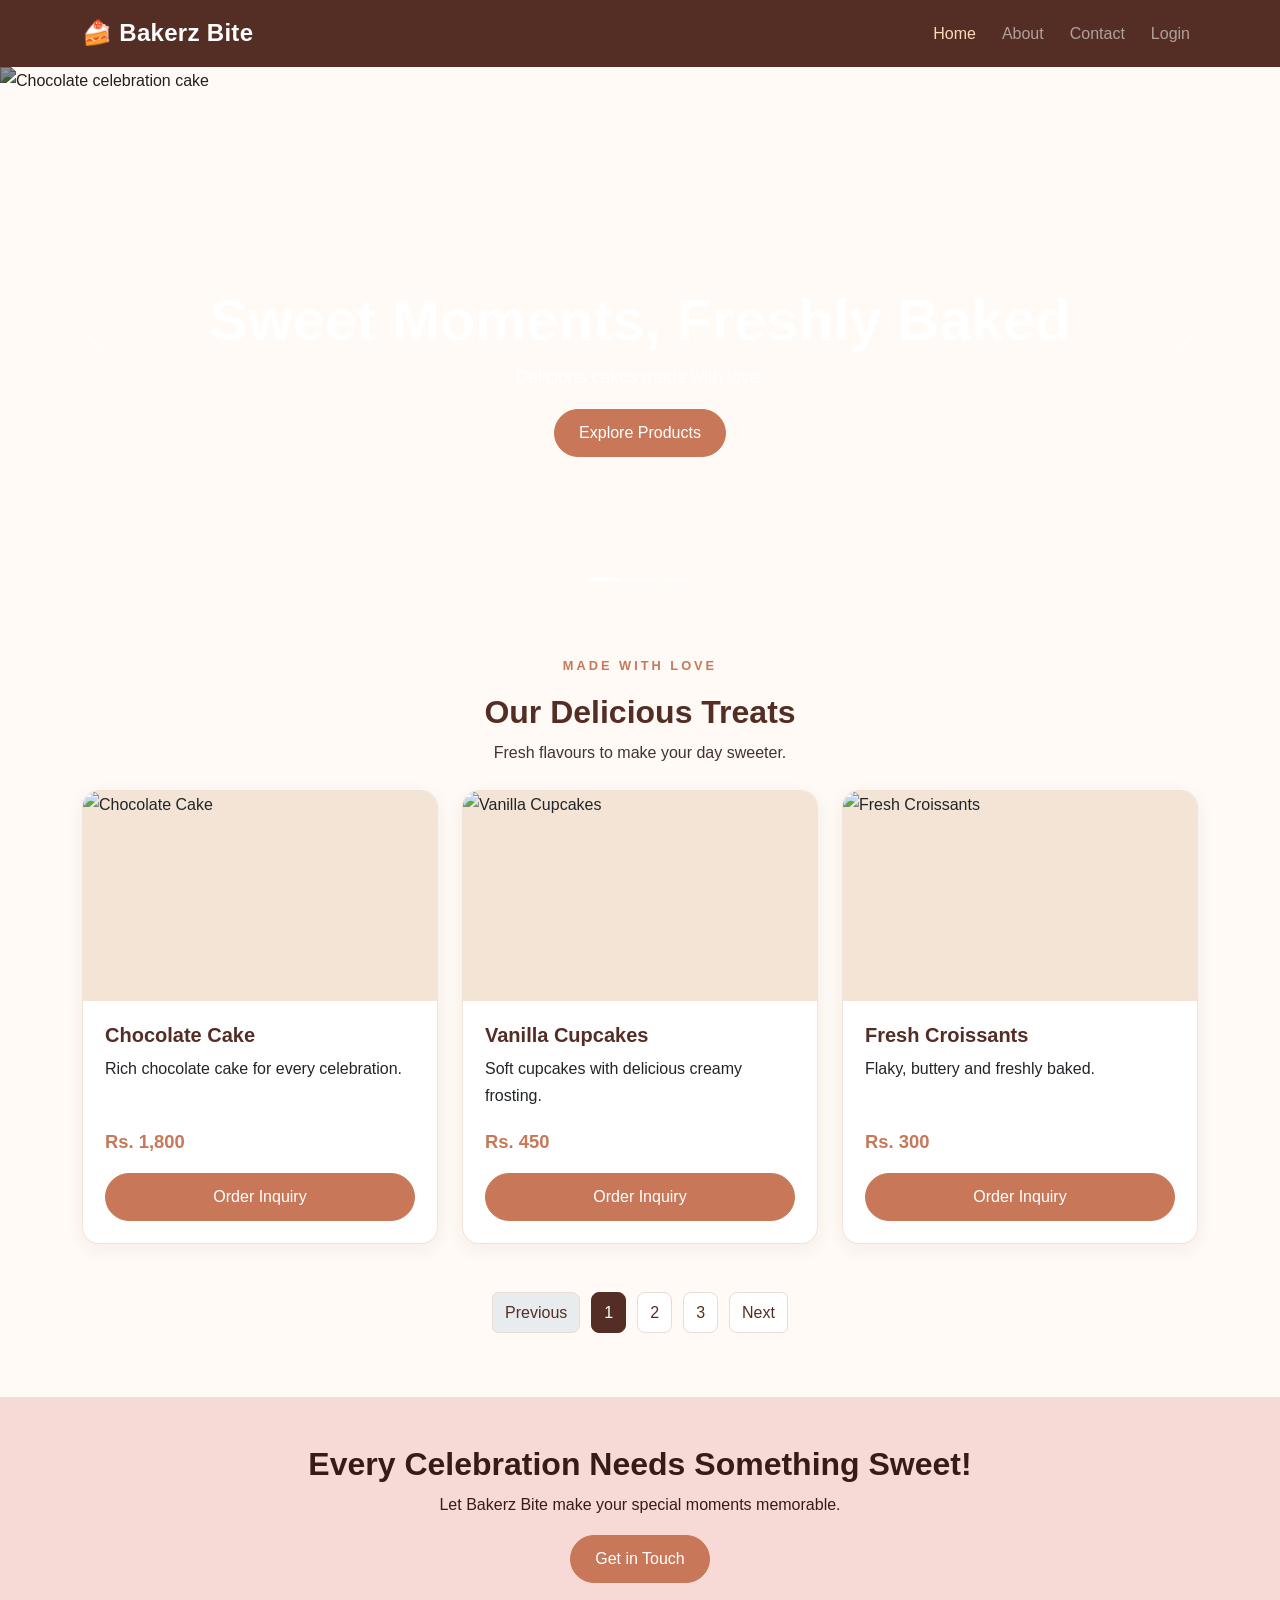
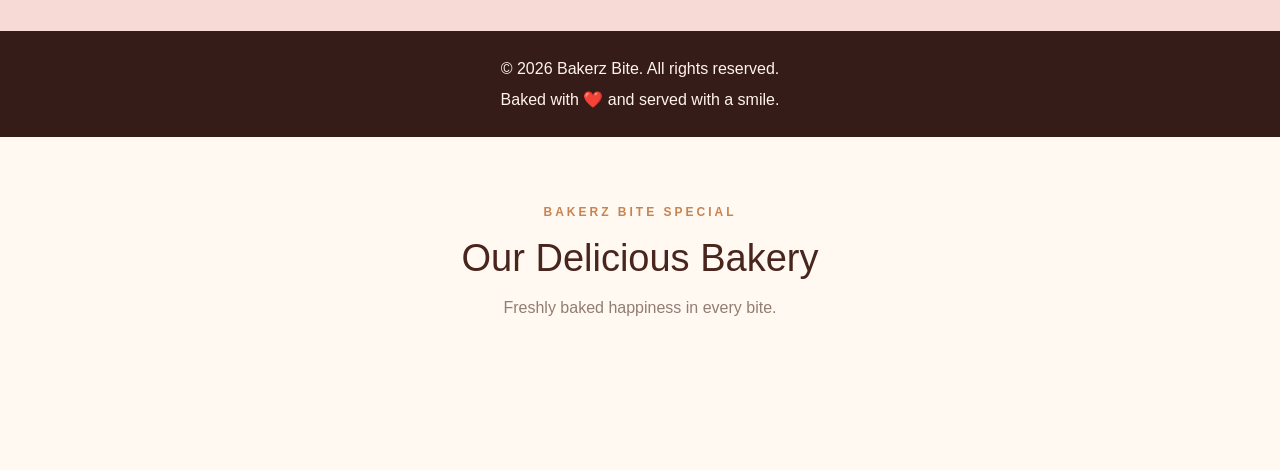
==== index.html @ 4ed03d16 "First website upload" ====
<!DOCTYPE html>
<html lang="en">
<head>
  <meta charset="UTF-8">
  <meta name="viewport" content="width=device-width, initial-scale=1.0">
  <title>Bakerz Bite | Freshly Baked Happiness</title>
  <link href="https://cdn.jsdelivr.net/npm/bootstrap@5.3.3/dist/css/bootstrap.min.css" rel="stylesheet">
  <link rel="stylesheet" href="style.css">
</head>
<body>

<nav class="navbar navbar-expand-lg navbar-dark bakery-nav sticky-top">
  <div class="container">
    <a class="navbar-brand fw-bold" href="index.html">🍰 Bakerz Bite</a>
    <button class="navbar-toggler" type="button" data-bs-toggle="collapse" data-bs-target="#navMenu" aria-label="Toggle navigation">
      <span class="navbar-toggler-icon"></span>
    </button>
    <div class="collapse navbar-collapse" id="navMenu">
      <ul class="navbar-nav ms-auto">
        <li class="nav-item"><a class="nav-link active" href="index.html">Home</a></li>
        <li class="nav-item"><a class="nav-link" href="about.html">About</a></li>
        <li class="nav-item"><a class="nav-link" href="contact.html">Contact</a></li>
        <li class="nav-item"><a class="nav-link" href="login.html">Login</a></li>
      </ul>
    </div>
  </div>
</nav>

<!-- Hero Slider -->
<div id="bakerySlider" class="carousel slide" data-bs-ride="carousel">
  <div class="carousel-indicators">
    <button type="button" data-bs-target="#bakerySlider" data-bs-slide-to="0" class="active" aria-label="Slide 1"></button>
    <button type="button" data-bs-target="#bakerySlider" data-bs-slide-to="1" aria-label="Slide 2"></button>
    <button type="button" data-bs-target="#bakerySlider" data-bs-slide-to="2" aria-label="Slide 3"></button>
  </div>

  <div class="carousel-inner">
    <div class="carousel-item active">
      <img src="https://images.unsplash.com/photo-1578985545062-69928b1d9587?auto=format&fit=crop&w=1600&q=85" class="d-block w-100 slider-img" alt="Chocolate celebration cake">
      <div class="carousel-caption">
        <h1>Sweet Moments, Freshly Baked</h1>
        <p>Delicious cakes made with love.</p>
        <a href="#products" class="btn btn-bakery">Explore Products</a>
      </div>
    </div>
    <div class="carousel-item">
      <img src="https://images.unsplash.com/photo-1486427944299-d1955d23e34d?auto=format&fit=crop&w=1600&q=85" class="d-block w-100 slider-img" alt="Freshly baked cupcakes">
      <div class="carousel-caption">
        <h1>A Little Bite of Happiness</h1>
        <p>Beautiful cupcakes for every occasion.</p>
        <a href="#products" class="btn btn-bakery">Shop Treats</a>
      </div>
    </div>
    <div class="carousel-item">
      <img src="https://images.unsplash.com/photo-1509440159596-0249088772ff?auto=format&fit=crop&w=1600&q=85" class="d-block w-100 slider-img" alt="Fresh bakery bread">
      <div class="carousel-caption">
        <h1>Fresh from Our Oven</h1>
        <p>Discover your new favourite bakery treats.</p>
        <a href="contact.html" class="btn btn-bakery">Contact Us</a>
      </div>
    </div>
  </div>

  <button class="carousel-control-prev" type="button" data-bs-target="#bakerySlider" data-bs-slide="prev" aria-label="Previous slide">
    <span class="carousel-control-prev-icon"></span>
  </button>
  <button class="carousel-control-next" type="button" data-bs-target="#bakerySlider" data-bs-slide="next" aria-label="Next slide">
    <span class="carousel-control-next-icon"></span>
  </button>
</div>

<section class="container py-5" id="products">
  <div class="text-center mb-4">
    <p class="eyebrow">MADE WITH LOVE</p>
    <h2 class="section-title">Our Delicious Treats</h2>
    <p>Fresh flavours to make your day sweeter.</p>
  </div>

  <div class="row g-4" id="productList"></div>
  <nav class="mt-5" aria-label="Product pages">
    <ul class="pagination justify-content-center" id="pagination"></ul>
  </nav>
</section>

<section class="special-section py-5 text-center">
  <div class="container">
    <h2>Every Celebration Needs Something Sweet!</h2>
    <p>Let Bakerz Bite make your special moments memorable.</p>
    <a href="contact.html" class="btn btn-bakery">Get in Touch</a>
  </div>
</section>

<footer class="footer text-center py-4">
  <p class="mb-1">© 2026 Bakerz Bite. All rights reserved.</p>
  <p class="mb-0">Baked with ❤️ and served with a smile.</p>
</footer>


<section class="products-section" id="products">
  <div class="products-heading">
    <span>BAKERZ BITE SPECIAL</span>
    <h2>Our Delicious Bakery</h2>
    <p>Freshly baked happiness in every bite.</p>
  </div>

  <div id="productsGrid" class="products-grid"></div>

  <div class="pagination" id="pagination"></div>

  <p id="pageInfo" class="page-info"></p>
</section>



<script src="https://cdn.jsdelivr.net/npm/bootstrap@5.3.3/dist/js/bootstrap.bundle.min.js"></script>
<script src="app.js"></script>
</body>
</html>
---- style.css ----
:root {
  --brown: #542d25;
  --brown-dark: #351c18;
  --pink: #f7d9d5;
  --cream: #fffaf5;
  --accent: #c87858;
  --text: #43332e;
}

* {
  box-sizing: border-box;
}

body {
  margin: 0;
  font-family: Arial, Helvetica, sans-serif;
  color: var(--text);
  background: var(--cream);
  line-height: 1.7;
}

.bakery-nav {
  background: var(--brown);
}

.navbar-brand {
  font-size: 1.5rem;
  letter-spacing: .3px;
}

.navbar .nav-link {
  margin-left: 10px;
  transition: color .2s;
}

.navbar .nav-link:hover,
.navbar .nav-link.active {
  color: #ffd8b8;
}

.slider-img {
  height: 540px;
  object-fit: cover;
  filter: brightness(.58);
}

.carousel-caption {
  bottom: 24%;
}

.carousel-caption h1 {
  font-size: clamp(2rem, 5vw, 3.6rem);
  font-weight: 800;
}

.carousel-caption p {
  font-size: 1.1rem;
}

.btn-bakery {
  background: var(--accent);
  border: 1px solid var(--accent);
  color: white;
  padding: 11px 24px;
  border-radius: 30px;
  transition: .2s ease;
}

.btn-bakery:hover {
  background: var(--brown);
  border-color: var(--brown);
  color: white;
  transform: translateY(-2px);
}

.section-title {
  color: var(--brown);
  font-weight: 800;
}

.eyebrow {
  color: var(--accent);
  font-weight: 700;
  letter-spacing: 3px;
  font-size: .8rem;
}

.product-card {
  height: 100%;
  background: white;
  border: 0;
  border-radius: 16px;
  overflow: hidden;
  box-shadow: 0 5px 20px #542d2510;
  transition: transform .25s, box-shadow .25s;
}

.product-card:hover {
  transform: translateY(-6px);
  box-shadow: 0 12px 28px #542d2520;
}

.product-img {
  width: 100%;
  height: 225px;
  object-fit: cover;
}

.product-card .card-body {
  padding: 22px;
}

.product-card h5 {
  color: var(--brown);
  font-weight: 700;
}

.product-price {
  color: var(--accent);
  font-size: 1.15rem;
  font-weight: 800;
}

.pagination .page-link {
  color: var(--brown);
  border-color: #eadbd4;
  margin: 0 3px;
  border-radius: 8px;
}

.pagination .active .page-link {
  background: var(--brown);
  border-color: var(--brown);
  color: white;
}

.special-section {
  background: var(--pink);
  color: var(--brown-dark);
}

.special-section h2 {
  font-weight: 800;
}

.page-banner {
  background: var(--pink);
  padding: 65px 15px;
  color: var(--brown);
}

.page-banner h1 {
  font-size: clamp(2rem, 5vw, 3rem);
  font-weight: 800;
}

.form-card,
.login-card {
  background: white;
  border-radius: 18px;
  padding: 32px;
  box-shadow: 0 8px 35px #542d2512;
}

.form-control {
  padding: 12px 14px;
  border-color: #e4d5cf;
}

.form-control:focus {
  border-color: var(--accent);
  box-shadow: 0 0 0 .2rem #c8785825;
}

.contact-detail {
  padding: 15px 0;
  border-bottom: 1px solid #eadbd4;
}

.contact-detail h5 {
  color: var(--brown);
  font-weight: 700;
}

.login-section {
  min-height: 75vh;
  display: flex;
  align-items: center;
  padding: 55px 0;
  background: linear-gradient(135deg, #fffaf5, #f7d9d5);
}

.login-card {
  max-width: 460px;
  width: 100%;
}

.login-icon {
  font-size: 3rem;
}

.footer {
  background: var(--brown-dark);
  color: #fff3ec;
}

a {
  color: var(--accent);
}

@media (max-width: 767px) {
  .slider-img {
    height: 390px;
  }

  .carousel-caption {
    bottom: 16%;
  }

  .carousel-caption p {
    font-size: .95rem;
  }

  .carousel-caption h1 {
    font-size: 2rem;
  }

  .product-img {
    height: 210px;
  }

  .form-card,
  .login-card {
    padding: 23px;
  }
}

@media (max-width: 400px) {
  .carousel-caption h1 {
    font-size: 1.6rem;
  }

  .slider-img {
    height: 340px;
  }
}
 
.products-section {
  padding: 60px 5%;
  background: #fff9f2;
  font-family: Arial, sans-serif;
}

.products-heading {
  text-align: center;
  margin-bottom: 35px;
}

.products-heading span {
  color: #c78352;
  letter-spacing: 3px;
  font-size: 12px;
  font-weight: bold;
}

.products-heading h2 {
  font-size: 38px;
  color: #48251d;
  margin: 12px 0;
}

.products-heading p {
  color: #927d72;
}

.products-grid {
  display: grid;
  grid-template-columns: repeat(4, minmax(0, 1fr));
  gap: 22px;
  max-width: 1250px;
  margin: auto;
}

.product-card {
  background: white;
  border-radius: 17px;
  overflow: hidden;
  border: 1px solid #f0e3d7;
  box-shadow: 0 5px 18px #48251d10;
  transition: .3s;
  animation: fadeIn .35s ease;
}

.product-card:hover {
  transform: translateY(-6px);
  box-shadow: 0 12px 25px #48251d20;
}

.product-card img {
  width: 100%;
  height: 210px;
  object-fit: cover;
  display: block;
  background: #f4e4d5;
}

.product-details {
  padding: 16px;
}

.product-details .category {
  color: #bd7950;
  font-size: 11px;
  text-transform: uppercase;
  letter-spacing: 1px;
}

.product-details h3 {
  margin: 9px 0;
  color: #48251d;
  font-size: 17px;
}

.product-details p {
  font-size: 12px;
  color: #8c7b71;
  line-height: 1.6;
  min-height: 38px;
}

.product-bottom {
  display: flex;
  justify-content: space-between;
  align-items: center;
  gap: 8px;
  margin-top: 16px;
}

.price {
  color: #48251d;
  font-weight: bold;
}

.add-btn {
  background: #48251d;
  color: white;
  border: 0;
  padding: 10px 13px;
  border-radius: 8px;
  cursor: pointer;
}

.add-btn:hover {
  background: #c78352;
}

.pagination {
  display: flex;
  justify-content: center;
  align-items: center;
  flex-wrap: wrap;
  gap: 9px;
  margin-top: 38px;
}

.page-btn {
  min-width: 42px;
  height: 42px;
  padding: 0 12px;
  border: 1px solid #e4d4c7;
  background: white;
  color: #48251d;
  border-radius: 9px;
  cursor: pointer;
  font-weight: bold;
}

.page-btn:hover:not(:disabled),
.page-btn.active {
  background: #48251d;
  color: white;
}

.page-btn:disabled {
  opacity: .35;
  cursor: not-allowed;
}

.page-info {
  text-align: center;
  margin-top: 16px;
  color: #927d72;
  font-size: 12px;
}

@keyframes fadeIn {
  from { opacity: 0; transform: translateY(10px); }
  to { opacity: 1; transform: translateY(0); }
}

@media(max-width: 900px) {
  .products-grid {
    grid-template-columns: repeat(2, minmax(0, 1fr));
  }
}

@media(max-width: 480px) {
  .products-section { padding: 35px 12px; }
  .products-heading h2 { font-size: 28px; }
  .products-grid { gap: 12px; }
  .product-card img { height: 145px; }
  .product-details { padding: 11px; }
  .product-details h3 { font-size: 14px; }
  .product-details p { font-size: 11px; }
  .product-bottom { flex-wrap: wrap; }
  .price { font-size: 13px; }
  .add-btn { padding: 8px; font-size: 11px; }
}
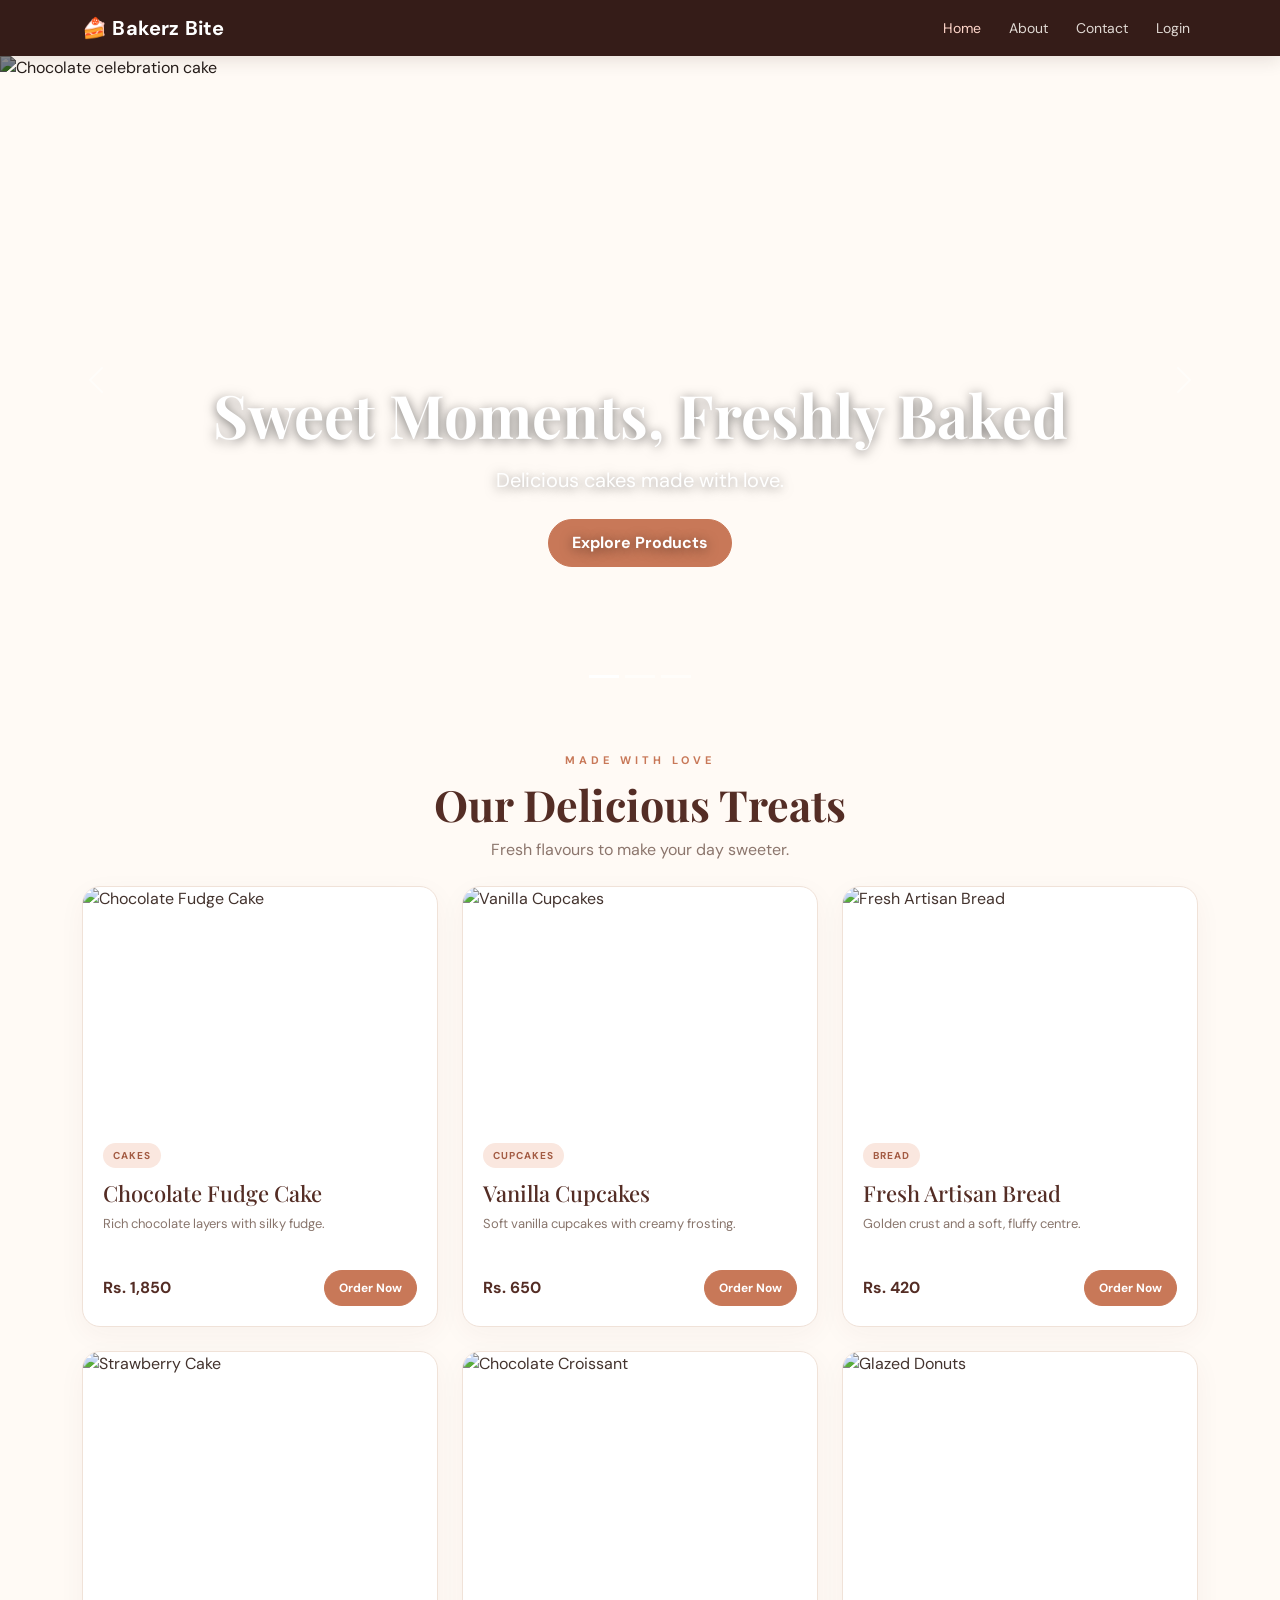
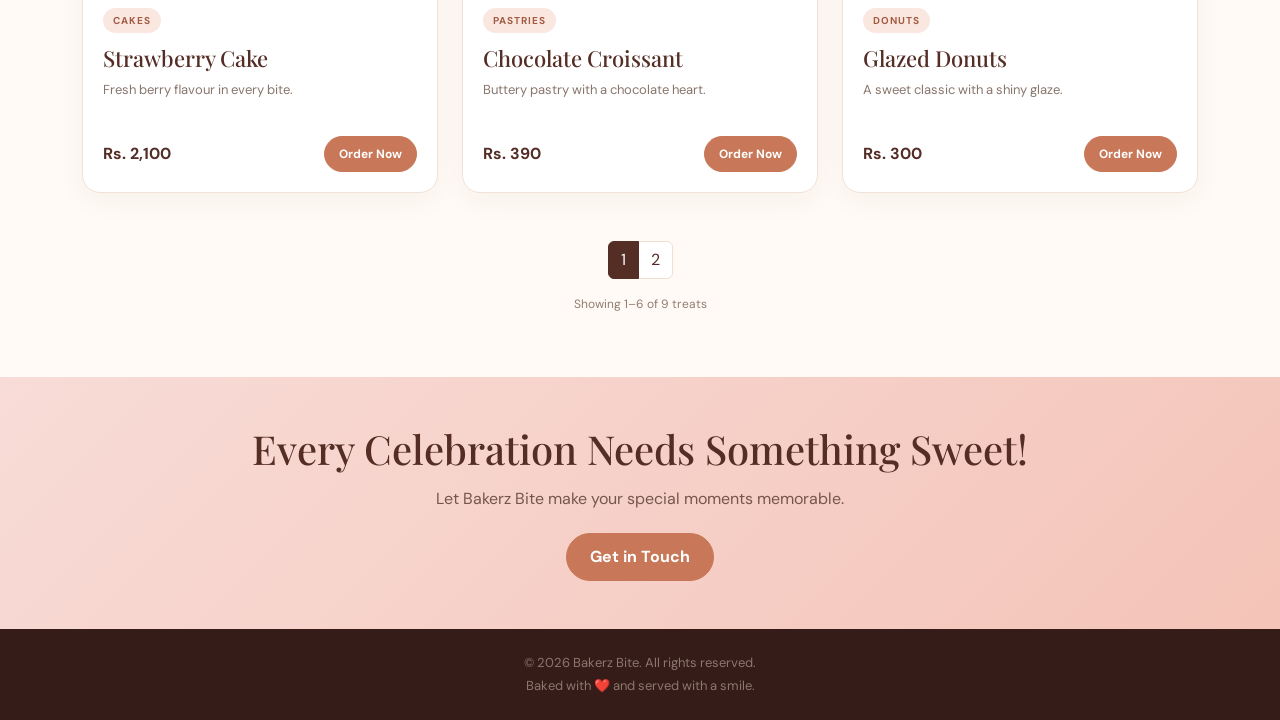
==== commit 9b5fe77b: "First website upload" ====
--- a/index.html
+++ b/index.html
@@ -1,4 +1,3 @@
-
 <!DOCTYPE html>
 <html lang="en">
 <head>
@@ -9,7 +8,6 @@
   <link rel="stylesheet" href="style.css">
 </head>
 <body>
-
 <nav class="navbar navbar-expand-lg navbar-dark bakery-nav sticky-top">
   <div class="container">
     <a class="navbar-brand fw-bold" href="index.html">🍰 Bakerz Bite</a>
@@ -17,57 +15,38 @@
       <span class="navbar-toggler-icon"></span>
     </button>
     <div class="collapse navbar-collapse" id="navMenu">
-      <ul class="navbar-nav ms-auto">
+      <ul class="navbar-nav ms-auto align-items-lg-center">
         <li class="nav-item"><a class="nav-link active" href="index.html">Home</a></li>
         <li class="nav-item"><a class="nav-link" href="about.html">About</a></li>
         <li class="nav-item"><a class="nav-link" href="contact.html">Contact</a></li>
-        <li class="nav-item"><a class="nav-link" href="login.html">Login</a></li>
+        <li class="nav-item"><a class="nav-link" href="login.html" id="authNavLink">Login</a></li>
       </ul>
     </div>
   </div>
 </nav>
 
-<!-- Hero Slider -->
 <div id="bakerySlider" class="carousel slide" data-bs-ride="carousel">
   <div class="carousel-indicators">
     <button type="button" data-bs-target="#bakerySlider" data-bs-slide-to="0" class="active" aria-label="Slide 1"></button>
     <button type="button" data-bs-target="#bakerySlider" data-bs-slide-to="1" aria-label="Slide 2"></button>
     <button type="button" data-bs-target="#bakerySlider" data-bs-slide-to="2" aria-label="Slide 3"></button>
   </div>
-
   <div class="carousel-inner">
     <div class="carousel-item active">
       <img src="https://images.unsplash.com/photo-1578985545062-69928b1d9587?auto=format&fit=crop&w=1600&q=85" class="d-block w-100 slider-img" alt="Chocolate celebration cake">
-      <div class="carousel-caption">
-        <h1>Sweet Moments, Freshly Baked</h1>
-        <p>Delicious cakes made with love.</p>
-        <a href="#products" class="btn btn-bakery">Explore Products</a>
-      </div>
+      <div class="carousel-caption"><h1>Sweet Moments, Freshly Baked</h1><p>Delicious cakes made with love.</p><a href="#products" class="btn btn-bakery">Explore Products</a></div>
     </div>
     <div class="carousel-item">
       <img src="https://images.unsplash.com/photo-1486427944299-d1955d23e34d?auto=format&fit=crop&w=1600&q=85" class="d-block w-100 slider-img" alt="Freshly baked cupcakes">
-      <div class="carousel-caption">
-        <h1>A Little Bite of Happiness</h1>
-        <p>Beautiful cupcakes for every occasion.</p>
-        <a href="#products" class="btn btn-bakery">Shop Treats</a>
-      </div>
+      <div class="carousel-caption"><h1>A Little Bite of Happiness</h1><p>Beautiful cupcakes for every occasion.</p><a href="#products" class="btn btn-bakery">Shop Treats</a></div>
     </div>
     <div class="carousel-item">
       <img src="https://images.unsplash.com/photo-1509440159596-0249088772ff?auto=format&fit=crop&w=1600&q=85" class="d-block w-100 slider-img" alt="Fresh bakery bread">
-      <div class="carousel-caption">
-        <h1>Fresh from Our Oven</h1>
-        <p>Discover your new favourite bakery treats.</p>
-        <a href="contact.html" class="btn btn-bakery">Contact Us</a>
-      </div>
+      <div class="carousel-caption"><h1>Fresh from Our Oven</h1><p>Discover your new favourite bakery treats.</p><a href="contact.html" class="btn btn-bakery">Contact Us</a></div>
     </div>
   </div>
-
-  <button class="carousel-control-prev" type="button" data-bs-target="#bakerySlider" data-bs-slide="prev" aria-label="Previous slide">
-    <span class="carousel-control-prev-icon"></span>
-  </button>
-  <button class="carousel-control-next" type="button" data-bs-target="#bakerySlider" data-bs-slide="next" aria-label="Next slide">
-    <span class="carousel-control-next-icon"></span>
-  </button>
+  <button class="carousel-control-prev" type="button" data-bs-target="#bakerySlider" data-bs-slide="prev" aria-label="Previous slide"><span class="carousel-control-prev-icon"></span></button>
+  <button class="carousel-control-next" type="button" data-bs-target="#bakerySlider" data-bs-slide="next" aria-label="Next slide"><span class="carousel-control-next-icon"></span></button>
 </div>
 
 <section class="container py-5" id="products">
@@ -76,43 +55,18 @@
     <h2 class="section-title">Our Delicious Treats</h2>
     <p>Fresh flavours to make your day sweeter.</p>
   </div>
-
   <div class="row g-4" id="productList"></div>
-  <nav class="mt-5" aria-label="Product pages">
-    <ul class="pagination justify-content-center" id="pagination"></ul>
-  </nav>
+  <nav class="mt-5" aria-label="Product pages"><ul class="pagination justify-content-center" id="pagination"></ul></nav>
+  <p class="page-info text-center" id="pageInfo"></p>
 </section>
 
 <section class="special-section py-5 text-center">
-  <div class="container">
-    <h2>Every Celebration Needs Something Sweet!</h2>
-    <p>Let Bakerz Bite make your special moments memorable.</p>
-    <a href="contact.html" class="btn btn-bakery">Get in Touch</a>
-  </div>
+  <div class="container"><h2>Every Celebration Needs Something Sweet!</h2><p>Let Bakerz Bite make your special moments memorable.</p><a href="contact.html" class="btn btn-bakery">Get in Touch</a></div>
 </section>
-
 <footer class="footer text-center py-4">
   <p class="mb-1">© 2026 Bakerz Bite. All rights reserved.</p>
   <p class="mb-0">Baked with ❤️ and served with a smile.</p>
 </footer>
-
-
-<section class="products-section" id="products">
-  <div class="products-heading">
-    <span>BAKERZ BITE SPECIAL</span>
-    <h2>Our Delicious Bakery</h2>
-    <p>Freshly baked happiness in every bite.</p>
-  </div>
-
-  <div id="productsGrid" class="products-grid"></div>
-
-  <div class="pagination" id="pagination"></div>
-
-  <p id="pageInfo" class="page-info"></p>
-</section>
-
-
-
 <script src="https://cdn.jsdelivr.net/npm/bootstrap@5.3.3/dist/js/bootstrap.bundle.min.js"></script>
 <script src="app.js"></script>
 </body>
--- a/style.css
+++ b/style.css
@@ -1,418 +1,3 @@
-:root {
-  --brown: #542d25;
-  --brown-dark: #351c18;
-  --pink: #f7d9d5;
-  --cream: #fffaf5;
-  --accent: #c87858;
-  --text: #43332e;
-}
-
-* {
-  box-sizing: border-box;
-}
-
-body {
-  margin: 0;
-  font-family: Arial, Helvetica, sans-serif;
-  color: var(--text);
-  background: var(--cream);
-  line-height: 1.7;
-}
-
-.bakery-nav {
-  background: var(--brown);
-}
-
-.navbar-brand {
-  font-size: 1.5rem;
-  letter-spacing: .3px;
-}
-
-.navbar .nav-link {
-  margin-left: 10px;
-  transition: color .2s;
-}
-
-.navbar .nav-link:hover,
-.navbar .nav-link.active {
-  color: #ffd8b8;
-}
-
-.slider-img {
-  height: 540px;
-  object-fit: cover;
-  filter: brightness(.58);
-}
-
-.carousel-caption {
-  bottom: 24%;
-}
-
-.carousel-caption h1 {
-  font-size: clamp(2rem, 5vw, 3.6rem);
-  font-weight: 800;
-}
-
-.carousel-caption p {
-  font-size: 1.1rem;
-}
-
-.btn-bakery {
-  background: var(--accent);
-  border: 1px solid var(--accent);
-  color: white;
-  padding: 11px 24px;
-  border-radius: 30px;
-  transition: .2s ease;
-}
-
-.btn-bakery:hover {
-  background: var(--brown);
-  border-color: var(--brown);
-  color: white;
-  transform: translateY(-2px);
-}
-
-.section-title {
-  color: var(--brown);
-  font-weight: 800;
-}
-
-.eyebrow {
-  color: var(--accent);
-  font-weight: 700;
-  letter-spacing: 3px;
-  font-size: .8rem;
-}
-
-.product-card {
-  height: 100%;
-  background: white;
-  border: 0;
-  border-radius: 16px;
-  overflow: hidden;
-  box-shadow: 0 5px 20px #542d2510;
-  transition: transform .25s, box-shadow .25s;
-}
-
-.product-card:hover {
-  transform: translateY(-6px);
-  box-shadow: 0 12px 28px #542d2520;
-}
-
-.product-img {
-  width: 100%;
-  height: 225px;
-  object-fit: cover;
-}
-
-.product-card .card-body {
-  padding: 22px;
-}
-
-.product-card h5 {
-  color: var(--brown);
-  font-weight: 700;
-}
-
-.product-price {
-  color: var(--accent);
-  font-size: 1.15rem;
-  font-weight: 800;
-}
-
-.pagination .page-link {
-  color: var(--brown);
-  border-color: #eadbd4;
-  margin: 0 3px;
-  border-radius: 8px;
-}
-
-.pagination .active .page-link {
-  background: var(--brown);
-  border-color: var(--brown);
-  color: white;
-}
-
-.special-section {
-  background: var(--pink);
-  color: var(--brown-dark);
-}
-
-.special-section h2 {
-  font-weight: 800;
-}
-
-.page-banner {
-  background: var(--pink);
-  padding: 65px 15px;
-  color: var(--brown);
-}
-
-.page-banner h1 {
-  font-size: clamp(2rem, 5vw, 3rem);
-  font-weight: 800;
-}
-
-.form-card,
-.login-card {
-  background: white;
-  border-radius: 18px;
-  padding: 32px;
-  box-shadow: 0 8px 35px #542d2512;
-}
-
-.form-control {
-  padding: 12px 14px;
-  border-color: #e4d5cf;
-}
-
-.form-control:focus {
-  border-color: var(--accent);
-  box-shadow: 0 0 0 .2rem #c8785825;
-}
-
-.contact-detail {
-  padding: 15px 0;
-  border-bottom: 1px solid #eadbd4;
-}
-
-.contact-detail h5 {
-  color: var(--brown);
-  font-weight: 700;
-}
-
-.login-section {
-  min-height: 75vh;
-  display: flex;
-  align-items: center;
-  padding: 55px 0;
-  background: linear-gradient(135deg, #fffaf5, #f7d9d5);
-}
-
-.login-card {
-  max-width: 460px;
-  width: 100%;
-}
-
-.login-icon {
-  font-size: 3rem;
-}
-
-.footer {
-  background: var(--brown-dark);
-  color: #fff3ec;
-}
-
-a {
-  color: var(--accent);
-}
-
-@media (max-width: 767px) {
-  .slider-img {
-    height: 390px;
-  }
-
-  .carousel-caption {
-    bottom: 16%;
-  }
-
-  .carousel-caption p {
-    font-size: .95rem;
-  }
-
-  .carousel-caption h1 {
-    font-size: 2rem;
-  }
-
-  .product-img {
-    height: 210px;
-  }
-
-  .form-card,
-  .login-card {
-    padding: 23px;
-  }
-}
-
-@media (max-width: 400px) {
-  .carousel-caption h1 {
-    font-size: 1.6rem;
-  }
-
-  .slider-img {
-    height: 340px;
-  }
-}
- 
-.products-section {
-  padding: 60px 5%;
-  background: #fff9f2;
-  font-family: Arial, sans-serif;
-}
-
-.products-heading {
-  text-align: center;
-  margin-bottom: 35px;
-}
-
-.products-heading span {
-  color: #c78352;
-  letter-spacing: 3px;
-  font-size: 12px;
-  font-weight: bold;
-}
-
-.products-heading h2 {
-  font-size: 38px;
-  color: #48251d;
-  margin: 12px 0;
-}
-
-.products-heading p {
-  color: #927d72;
-}
-
-.products-grid {
-  display: grid;
-  grid-template-columns: repeat(4, minmax(0, 1fr));
-  gap: 22px;
-  max-width: 1250px;
-  margin: auto;
-}
-
-.product-card {
-  background: white;
-  border-radius: 17px;
-  overflow: hidden;
-  border: 1px solid #f0e3d7;
-  box-shadow: 0 5px 18px #48251d10;
-  transition: .3s;
-  animation: fadeIn .35s ease;
-}
-
-.product-card:hover {
-  transform: translateY(-6px);
-  box-shadow: 0 12px 25px #48251d20;
-}
-
-.product-card img {
-  width: 100%;
-  height: 210px;
-  object-fit: cover;
-  display: block;
-  background: #f4e4d5;
-}
-
-.product-details {
-  padding: 16px;
-}
-
-.product-details .category {
-  color: #bd7950;
-  font-size: 11px;
-  text-transform: uppercase;
-  letter-spacing: 1px;
-}
-
-.product-details h3 {
-  margin: 9px 0;
-  color: #48251d;
-  font-size: 17px;
-}
-
-.product-details p {
-  font-size: 12px;
-  color: #8c7b71;
-  line-height: 1.6;
-  min-height: 38px;
-}
-
-.product-bottom {
-  display: flex;
-  justify-content: space-between;
-  align-items: center;
-  gap: 8px;
-  margin-top: 16px;
-}
-
-.price {
-  color: #48251d;
-  font-weight: bold;
-}
-
-.add-btn {
-  background: #48251d;
-  color: white;
-  border: 0;
-  padding: 10px 13px;
-  border-radius: 8px;
-  cursor: pointer;
-}
-
-.add-btn:hover {
-  background: #c78352;
-}
-
-.pagination {
-  display: flex;
-  justify-content: center;
-  align-items: center;
-  flex-wrap: wrap;
-  gap: 9px;
-  margin-top: 38px;
-}
-
-.page-btn {
-  min-width: 42px;
-  height: 42px;
-  padding: 0 12px;
-  border: 1px solid #e4d4c7;
-  background: white;
-  color: #48251d;
-  border-radius: 9px;
-  cursor: pointer;
-  font-weight: bold;
-}
-
-.page-btn:hover:not(:disabled),
-.page-btn.active {
-  background: #48251d;
-  color: white;
-}
-
-.page-btn:disabled {
-  opacity: .35;
-  cursor: not-allowed;
-}
-
-.page-info {
-  text-align: center;
-  margin-top: 16px;
-  color: #927d72;
-  font-size: 12px;
-}
-
-@keyframes fadeIn {
-  from { opacity: 0; transform: translateY(10px); }
-  to { opacity: 1; transform: translateY(0); }
-}
-
-@media(max-width: 900px) {
-  .products-grid {
-    grid-template-columns: repeat(2, minmax(0, 1fr));
-  }
-}
-
-@media(max-width: 480px) {
-  .products-section { padding: 35px 12px; }
-  .products-heading h2 { font-size: 28px; }
-  .products-grid { gap: 12px; }
-  .product-card img { height: 145px; }
-  .product-details { padding: 11px; }
-  .product-details h3 { font-size: 14px; }
-  .product-details p { font-size: 11px; }
-  .product-bottom { flex-wrap: wrap; }
-  .price { font-size: 13px; }
-  .add-btn { padding: 8px; font-size: 11px; }
-}+@import url('https://fonts.googleapis.com/css2?family=DM+Sans:wght@400;500;600;700&family=Playfair+Display:wght@600;700&display=swap');
+:root{--brown:#542d25;--brown-dark:#351c18;--pink:#f7d9d5;--cream:#fffaf5;--accent:#c87858;--text:#43332e}
+*{box-sizing:border-box}html{scroll-behavior:smooth}body{font-family:'DM Sans',Arial,sans-serif;color:var(--text);background:var(--cream)}.bakery-nav{background:var(--brown-dark);box-shadow:0 4px 18px #351c1820}.navbar-brand{letter-spacing:.2px}.navbar-nav .nav-link{margin-left:12px;color:#fffaf5d9!important;font-size:14px}.navbar-nav .nav-link:hover,.navbar-nav .nav-link.active{color:#ffd6ca!important}.slider-img{height:min(72vh,650px);min-height:420px;object-fit:cover;filter:brightness(.55)}.carousel-caption{bottom:18%;text-shadow:0 2px 12px #0008}.carousel-caption h1{font-family:'Playfair Display',Georgia,serif;font-size:clamp(32px,5vw,60px);font-weight:700}.carousel-caption p{font-size:clamp(15px,2vw,20px);margin:15px 0 24px}.btn-bakery{background:var(--accent);border:1px solid var(--accent);color:white;border-radius:30px;padding:11px 23px;font-weight:700;transition:.25s}.btn-bakery:hover{background:var(--brown);border-color:var(--brown);color:#fff;transform:translateY(-2px)}.eyebrow{color:var(--accent);letter-spacing:4px;font-size:11px;font-weight:700;margin-bottom:10px}.section-title,.products-heading h2{font-family:'Playfair Display',Georgia,serif;color:var(--brown);font-weight:700;font-size:clamp(30px,4vw,43px)}.text-center>p:not(.eyebrow){color:#8c766d}.product-card{overflow:hidden;border:1px solid #f0e2d8;border-radius:18px;background:#fff;box-shadow:0 8px 28px #542d250b;transition:transform .25s,box-shadow .25s}.product-card:hover{transform:translateY(-6px);box-shadow:0 16px 38px #542d251b}.product-card img{width:100%;height:235px;object-fit:cover;display:block}.product-content{padding:20px}.product-category{display:inline-block;background:#fae7df;color:#a35b43;border-radius:20px;padding:5px 10px;font-size:10px;text-transform:uppercase;letter-spacing:1px;font-weight:700}.product-content h3{font-family:'Playfair Display',Georgia,serif;color:var(--brown);font-size:22px;margin:12px 0 8px}.product-content p{font-size:13px;color:#88756c;min-height:40px}.product-bottom{display:flex;justify-content:space-between;align-items:center;gap:10px;margin-top:15px}.product-bottom strong{color:var(--brown);font-size:16px}.product-bottom .btn{padding:8px 14px;font-size:12px}.pagination .page-link{color:var(--brown);border-color:#f0dfd5;background:#fff}.pagination .page-item.active .page-link{background:var(--brown);border-color:var(--brown);color:#fff}.page-info{font-size:12px;color:#927d72}.special-section{background:linear-gradient(135deg,#f8dcd7,#f4c4b8)}.special-section h2{font-family:'Playfair Display',Georgia,serif;color:var(--brown);font-size:clamp(28px,4vw,40px)}.special-section p{color:#76564b;margin:14px 0 22px}.footer{background:var(--brown-dark);color:#fff3e8;font-size:13px}.simple-hero{background:linear-gradient(135deg,#f8dcd7,#fff3e9);padding:85px 0;text-align:center}.simple-hero h1{font:700 clamp(36px,5vw,54px) 'Playfair Display',Georgia,serif;color:var(--brown)}.simple-hero p{max-width:650px;margin:15px auto;color:#806b61}.info-card{background:white;border:1px solid #f0e2d8;border-radius:18px;padding:28px;height:100%;box-shadow:0 8px 25px #542d2508}.info-card h2{font:700 24px 'Playfair Display',Georgia,serif;color:var(--brown)}.contact-form input,.contact-form textarea{width:100%;padding:13px 15px;margin-bottom:14px;border:1px solid #e8d9cf;border-radius:10px;font:14px 'DM Sans',sans-serif}.contact-form input:focus,.contact-form textarea:focus{outline:2px solid #c8785840;border-color:var(--accent)}@media(max-width:576px){.slider-img{min-height:420px;height:60vh}.carousel-caption{bottom:15%}.carousel-caption h1{font-size:32px}.product-card img{height:210px}}
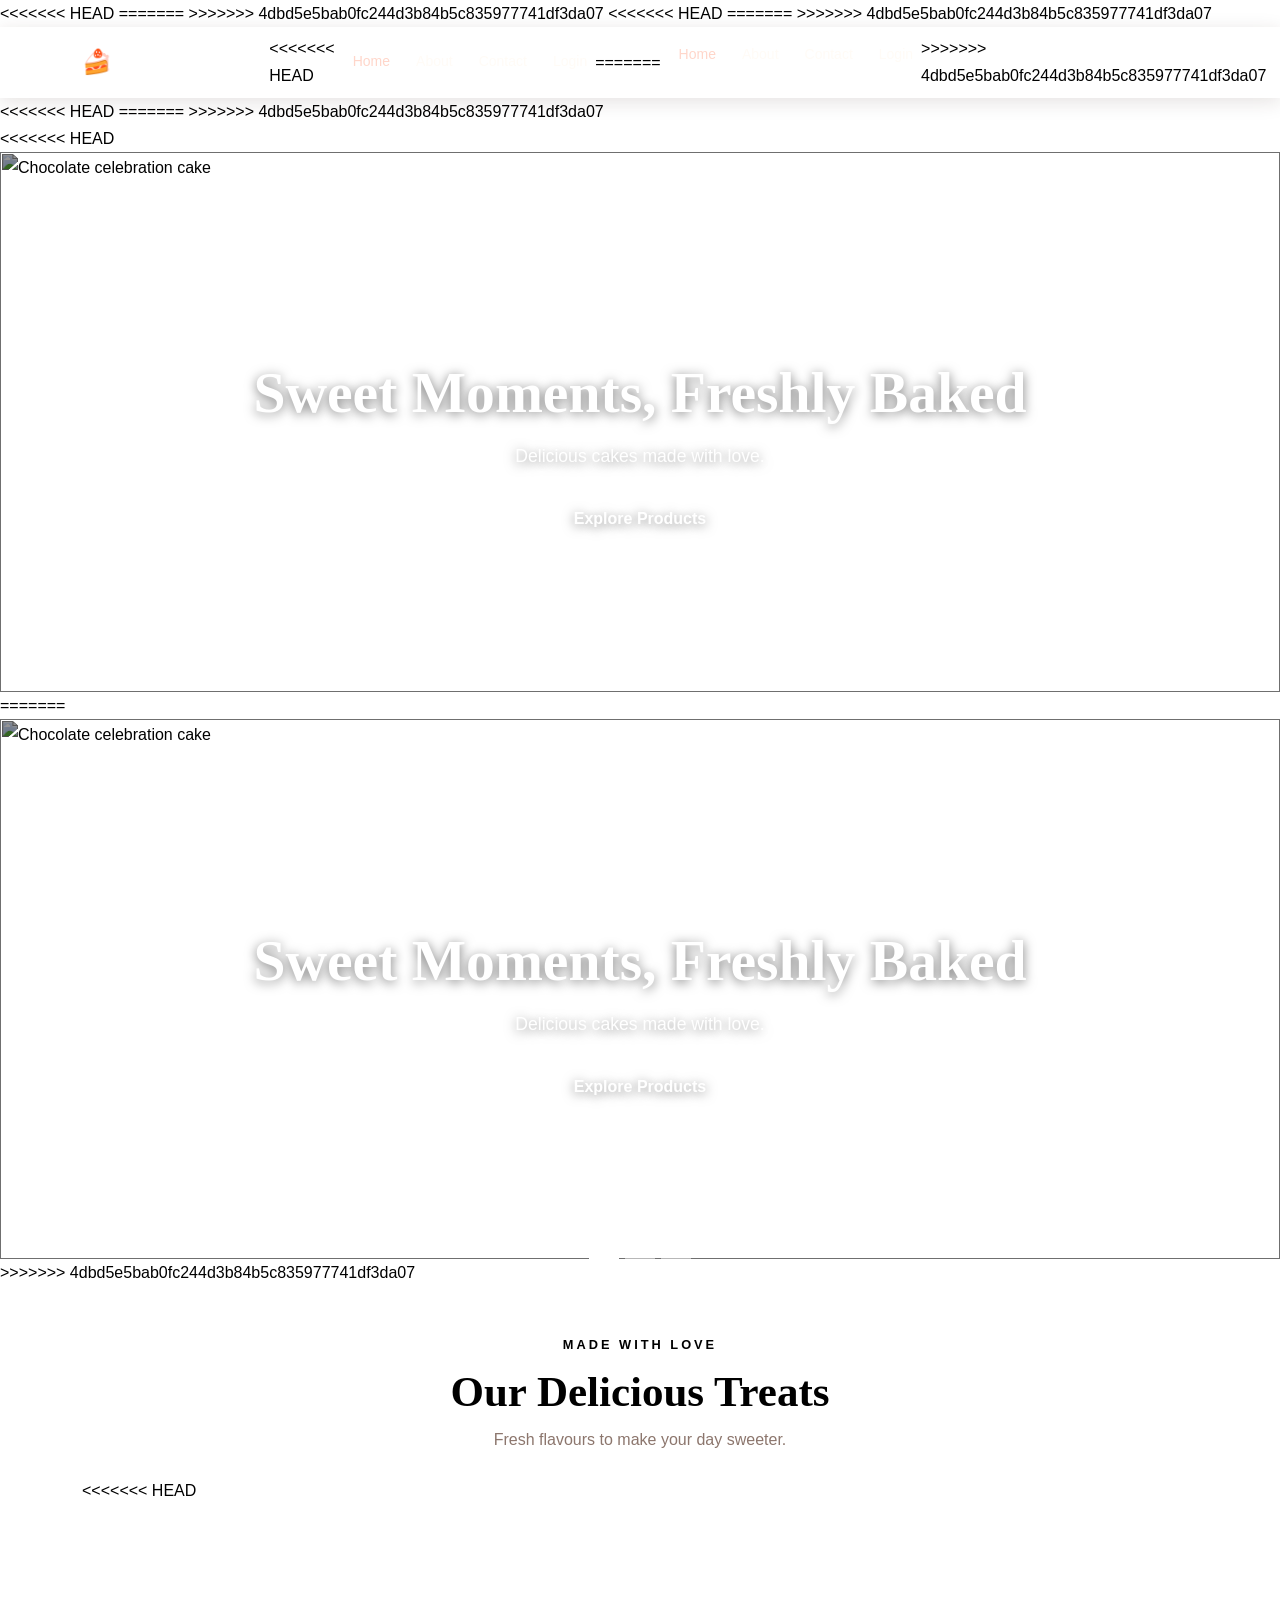
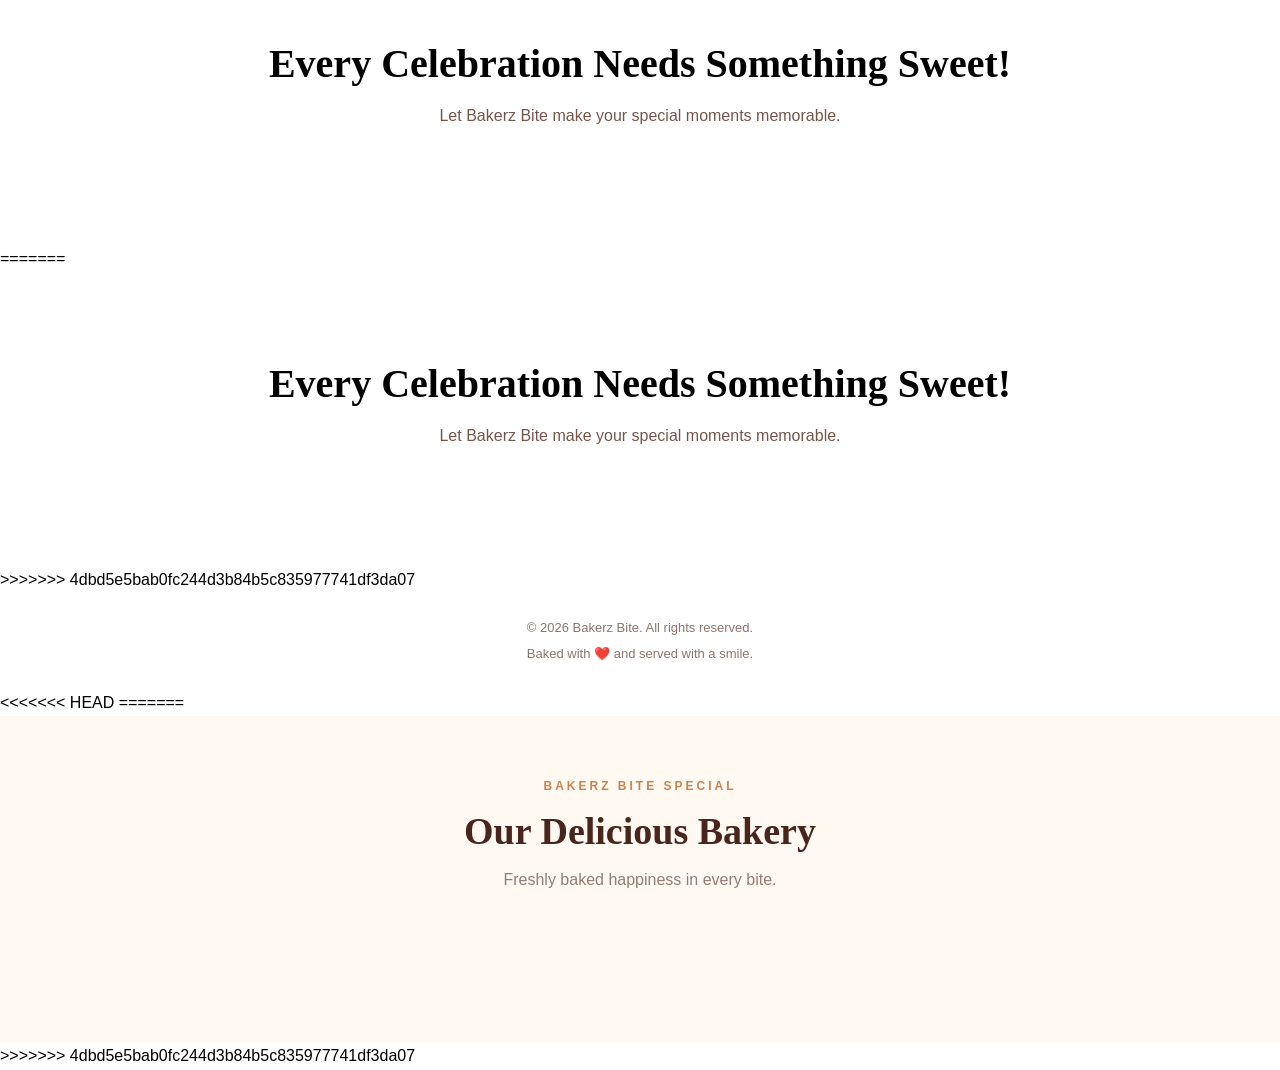
==== commit fe28618f: "Update Bakerz Bite website" ====
--- a/index.html
+++ b/index.html
@@ -1,3 +1,7 @@
+<<<<<<< HEAD
+=======
+
+>>>>>>> 4dbd5e5bab0fc244d3b84b5c835977741df3da07
 <!DOCTYPE html>
 <html lang="en">
 <head>
@@ -8,6 +12,10 @@
   <link rel="stylesheet" href="style.css">
 </head>
 <body>
+<<<<<<< HEAD
+=======
+
+>>>>>>> 4dbd5e5bab0fc244d3b84b5c835977741df3da07
 <nav class="navbar navbar-expand-lg navbar-dark bakery-nav sticky-top">
   <div class="container">
     <a class="navbar-brand fw-bold" href="index.html">🍰 Bakerz Bite</a>
@@ -15,22 +23,35 @@
       <span class="navbar-toggler-icon"></span>
     </button>
     <div class="collapse navbar-collapse" id="navMenu">
+<<<<<<< HEAD
       <ul class="navbar-nav ms-auto align-items-lg-center">
         <li class="nav-item"><a class="nav-link active" href="index.html">Home</a></li>
         <li class="nav-item"><a class="nav-link" href="about.html">About</a></li>
         <li class="nav-item"><a class="nav-link" href="contact.html">Contact</a></li>
         <li class="nav-item"><a class="nav-link" href="login.html" id="authNavLink">Login</a></li>
+=======
+      <ul class="navbar-nav ms-auto">
+        <li class="nav-item"><a class="nav-link active" href="index.html">Home</a></li>
+        <li class="nav-item"><a class="nav-link" href="about.html">About</a></li>
+        <li class="nav-item"><a class="nav-link" href="contact.html">Contact</a></li>
+        <li class="nav-item"><a class="nav-link" href="login.html">Login</a></li>
+>>>>>>> 4dbd5e5bab0fc244d3b84b5c835977741df3da07
       </ul>
     </div>
   </div>
 </nav>
 
+<<<<<<< HEAD
+=======
+<!-- Hero Slider -->
+>>>>>>> 4dbd5e5bab0fc244d3b84b5c835977741df3da07
 <div id="bakerySlider" class="carousel slide" data-bs-ride="carousel">
   <div class="carousel-indicators">
     <button type="button" data-bs-target="#bakerySlider" data-bs-slide-to="0" class="active" aria-label="Slide 1"></button>
     <button type="button" data-bs-target="#bakerySlider" data-bs-slide-to="1" aria-label="Slide 2"></button>
     <button type="button" data-bs-target="#bakerySlider" data-bs-slide-to="2" aria-label="Slide 3"></button>
   </div>
+<<<<<<< HEAD
   <div class="carousel-inner">
     <div class="carousel-item active">
       <img src="https://images.unsplash.com/photo-1578985545062-69928b1d9587?auto=format&fit=crop&w=1600&q=85" class="d-block w-100 slider-img" alt="Chocolate celebration cake">
@@ -47,6 +68,42 @@
   </div>
   <button class="carousel-control-prev" type="button" data-bs-target="#bakerySlider" data-bs-slide="prev" aria-label="Previous slide"><span class="carousel-control-prev-icon"></span></button>
   <button class="carousel-control-next" type="button" data-bs-target="#bakerySlider" data-bs-slide="next" aria-label="Next slide"><span class="carousel-control-next-icon"></span></button>
+=======
+
+  <div class="carousel-inner">
+    <div class="carousel-item active">
+      <img src="https://images.unsplash.com/photo-1578985545062-69928b1d9587?auto=format&fit=crop&w=1600&q=85" class="d-block w-100 slider-img" alt="Chocolate celebration cake">
+      <div class="carousel-caption">
+        <h1>Sweet Moments, Freshly Baked</h1>
+        <p>Delicious cakes made with love.</p>
+        <a href="#products" class="btn btn-bakery">Explore Products</a>
+      </div>
+    </div>
+    <div class="carousel-item">
+      <img src="https://images.unsplash.com/photo-1486427944299-d1955d23e34d?auto=format&fit=crop&w=1600&q=85" class="d-block w-100 slider-img" alt="Freshly baked cupcakes">
+      <div class="carousel-caption">
+        <h1>A Little Bite of Happiness</h1>
+        <p>Beautiful cupcakes for every occasion.</p>
+        <a href="#products" class="btn btn-bakery">Shop Treats</a>
+      </div>
+    </div>
+    <div class="carousel-item">
+      <img src="https://images.unsplash.com/photo-1509440159596-0249088772ff?auto=format&fit=crop&w=1600&q=85" class="d-block w-100 slider-img" alt="Fresh bakery bread">
+      <div class="carousel-caption">
+        <h1>Fresh from Our Oven</h1>
+        <p>Discover your new favourite bakery treats.</p>
+        <a href="contact.html" class="btn btn-bakery">Contact Us</a>
+      </div>
+    </div>
+  </div>
+
+  <button class="carousel-control-prev" type="button" data-bs-target="#bakerySlider" data-bs-slide="prev" aria-label="Previous slide">
+    <span class="carousel-control-prev-icon"></span>
+  </button>
+  <button class="carousel-control-next" type="button" data-bs-target="#bakerySlider" data-bs-slide="next" aria-label="Next slide">
+    <span class="carousel-control-next-icon"></span>
+  </button>
+>>>>>>> 4dbd5e5bab0fc244d3b84b5c835977741df3da07
 </div>
 
 <section class="container py-5" id="products">
@@ -55,6 +112,7 @@
     <h2 class="section-title">Our Delicious Treats</h2>
     <p>Fresh flavours to make your day sweeter.</p>
   </div>
+<<<<<<< HEAD
   <div class="row g-4" id="productList"></div>
   <nav class="mt-5" aria-label="Product pages"><ul class="pagination justify-content-center" id="pagination"></ul></nav>
   <p class="page-info text-center" id="pageInfo"></p>
@@ -63,10 +121,48 @@
 <section class="special-section py-5 text-center">
   <div class="container"><h2>Every Celebration Needs Something Sweet!</h2><p>Let Bakerz Bite make your special moments memorable.</p><a href="contact.html" class="btn btn-bakery">Get in Touch</a></div>
 </section>
+=======
+
+  <div class="row g-4" id="productList"></div>
+  <nav class="mt-5" aria-label="Product pages">
+    <ul class="pagination justify-content-center" id="pagination"></ul>
+  </nav>
+</section>
+
+<section class="special-section py-5 text-center">
+  <div class="container">
+    <h2>Every Celebration Needs Something Sweet!</h2>
+    <p>Let Bakerz Bite make your special moments memorable.</p>
+    <a href="contact.html" class="btn btn-bakery">Get in Touch</a>
+  </div>
+</section>
+
+>>>>>>> 4dbd5e5bab0fc244d3b84b5c835977741df3da07
 <footer class="footer text-center py-4">
   <p class="mb-1">© 2026 Bakerz Bite. All rights reserved.</p>
   <p class="mb-0">Baked with ❤️ and served with a smile.</p>
 </footer>
+<<<<<<< HEAD
+=======
+
+
+<section class="products-section" id="products">
+  <div class="products-heading">
+    <span>BAKERZ BITE SPECIAL</span>
+    <h2>Our Delicious Bakery</h2>
+    <p>Freshly baked happiness in every bite.</p>
+  </div>
+
+  <div id="productsGrid" class="products-grid"></div>
+
+  <div class="pagination" id="pagination"></div>
+
+  <p id="pageInfo" class="page-info"></p>
+</section>
+
+
+
+>>>>>>> 4dbd5e5bab0fc244d3b84b5c835977741df3da07
 <script src="https://cdn.jsdelivr.net/npm/bootstrap@5.3.3/dist/js/bootstrap.bundle.min.js"></script>
 <script src="app.js"></script>
 </body>
--- a/style.css
+++ b/style.css
@@ -1,3 +1,424 @@
+<<<<<<< HEAD
 @import url('https://fonts.googleapis.com/css2?family=DM+Sans:wght@400;500;600;700&family=Playfair+Display:wght@600;700&display=swap');
 :root{--brown:#542d25;--brown-dark:#351c18;--pink:#f7d9d5;--cream:#fffaf5;--accent:#c87858;--text:#43332e}
 *{box-sizing:border-box}html{scroll-behavior:smooth}body{font-family:'DM Sans',Arial,sans-serif;color:var(--text);background:var(--cream)}.bakery-nav{background:var(--brown-dark);box-shadow:0 4px 18px #351c1820}.navbar-brand{letter-spacing:.2px}.navbar-nav .nav-link{margin-left:12px;color:#fffaf5d9!important;font-size:14px}.navbar-nav .nav-link:hover,.navbar-nav .nav-link.active{color:#ffd6ca!important}.slider-img{height:min(72vh,650px);min-height:420px;object-fit:cover;filter:brightness(.55)}.carousel-caption{bottom:18%;text-shadow:0 2px 12px #0008}.carousel-caption h1{font-family:'Playfair Display',Georgia,serif;font-size:clamp(32px,5vw,60px);font-weight:700}.carousel-caption p{font-size:clamp(15px,2vw,20px);margin:15px 0 24px}.btn-bakery{background:var(--accent);border:1px solid var(--accent);color:white;border-radius:30px;padding:11px 23px;font-weight:700;transition:.25s}.btn-bakery:hover{background:var(--brown);border-color:var(--brown);color:#fff;transform:translateY(-2px)}.eyebrow{color:var(--accent);letter-spacing:4px;font-size:11px;font-weight:700;margin-bottom:10px}.section-title,.products-heading h2{font-family:'Playfair Display',Georgia,serif;color:var(--brown);font-weight:700;font-size:clamp(30px,4vw,43px)}.text-center>p:not(.eyebrow){color:#8c766d}.product-card{overflow:hidden;border:1px solid #f0e2d8;border-radius:18px;background:#fff;box-shadow:0 8px 28px #542d250b;transition:transform .25s,box-shadow .25s}.product-card:hover{transform:translateY(-6px);box-shadow:0 16px 38px #542d251b}.product-card img{width:100%;height:235px;object-fit:cover;display:block}.product-content{padding:20px}.product-category{display:inline-block;background:#fae7df;color:#a35b43;border-radius:20px;padding:5px 10px;font-size:10px;text-transform:uppercase;letter-spacing:1px;font-weight:700}.product-content h3{font-family:'Playfair Display',Georgia,serif;color:var(--brown);font-size:22px;margin:12px 0 8px}.product-content p{font-size:13px;color:#88756c;min-height:40px}.product-bottom{display:flex;justify-content:space-between;align-items:center;gap:10px;margin-top:15px}.product-bottom strong{color:var(--brown);font-size:16px}.product-bottom .btn{padding:8px 14px;font-size:12px}.pagination .page-link{color:var(--brown);border-color:#f0dfd5;background:#fff}.pagination .page-item.active .page-link{background:var(--brown);border-color:var(--brown);color:#fff}.page-info{font-size:12px;color:#927d72}.special-section{background:linear-gradient(135deg,#f8dcd7,#f4c4b8)}.special-section h2{font-family:'Playfair Display',Georgia,serif;color:var(--brown);font-size:clamp(28px,4vw,40px)}.special-section p{color:#76564b;margin:14px 0 22px}.footer{background:var(--brown-dark);color:#fff3e8;font-size:13px}.simple-hero{background:linear-gradient(135deg,#f8dcd7,#fff3e9);padding:85px 0;text-align:center}.simple-hero h1{font:700 clamp(36px,5vw,54px) 'Playfair Display',Georgia,serif;color:var(--brown)}.simple-hero p{max-width:650px;margin:15px auto;color:#806b61}.info-card{background:white;border:1px solid #f0e2d8;border-radius:18px;padding:28px;height:100%;box-shadow:0 8px 25px #542d2508}.info-card h2{font:700 24px 'Playfair Display',Georgia,serif;color:var(--brown)}.contact-form input,.contact-form textarea{width:100%;padding:13px 15px;margin-bottom:14px;border:1px solid #e8d9cf;border-radius:10px;font:14px 'DM Sans',sans-serif}.contact-form input:focus,.contact-form textarea:focus{outline:2px solid #c8785840;border-color:var(--accent)}@media(max-width:576px){.slider-img{min-height:420px;height:60vh}.carousel-caption{bottom:15%}.carousel-caption h1{font-size:32px}.product-card img{height:210px}}
+=======
+:root {
+  --brown: #542d25;
+  --brown-dark: #351c18;
+  --pink: #f7d9d5;
+  --cream: #fffaf5;
+  --accent: #c87858;
+  --text: #43332e;
+}
+
+* {
+  box-sizing: border-box;
+}
+
+body {
+  margin: 0;
+  font-family: Arial, Helvetica, sans-serif;
+  color: var(--text);
+  background: var(--cream);
+  line-height: 1.7;
+}
+
+.bakery-nav {
+  background: var(--brown);
+}
+
+.navbar-brand {
+  font-size: 1.5rem;
+  letter-spacing: .3px;
+}
+
+.navbar .nav-link {
+  margin-left: 10px;
+  transition: color .2s;
+}
+
+.navbar .nav-link:hover,
+.navbar .nav-link.active {
+  color: #ffd8b8;
+}
+
+.slider-img {
+  height: 540px;
+  object-fit: cover;
+  filter: brightness(.58);
+}
+
+.carousel-caption {
+  bottom: 24%;
+}
+
+.carousel-caption h1 {
+  font-size: clamp(2rem, 5vw, 3.6rem);
+  font-weight: 800;
+}
+
+.carousel-caption p {
+  font-size: 1.1rem;
+}
+
+.btn-bakery {
+  background: var(--accent);
+  border: 1px solid var(--accent);
+  color: white;
+  padding: 11px 24px;
+  border-radius: 30px;
+  transition: .2s ease;
+}
+
+.btn-bakery:hover {
+  background: var(--brown);
+  border-color: var(--brown);
+  color: white;
+  transform: translateY(-2px);
+}
+
+.section-title {
+  color: var(--brown);
+  font-weight: 800;
+}
+
+.eyebrow {
+  color: var(--accent);
+  font-weight: 700;
+  letter-spacing: 3px;
+  font-size: .8rem;
+}
+
+.product-card {
+  height: 100%;
+  background: white;
+  border: 0;
+  border-radius: 16px;
+  overflow: hidden;
+  box-shadow: 0 5px 20px #542d2510;
+  transition: transform .25s, box-shadow .25s;
+}
+
+.product-card:hover {
+  transform: translateY(-6px);
+  box-shadow: 0 12px 28px #542d2520;
+}
+
+.product-img {
+  width: 100%;
+  height: 225px;
+  object-fit: cover;
+}
+
+.product-card .card-body {
+  padding: 22px;
+}
+
+.product-card h5 {
+  color: var(--brown);
+  font-weight: 700;
+}
+
+.product-price {
+  color: var(--accent);
+  font-size: 1.15rem;
+  font-weight: 800;
+}
+
+.pagination .page-link {
+  color: var(--brown);
+  border-color: #eadbd4;
+  margin: 0 3px;
+  border-radius: 8px;
+}
+
+.pagination .active .page-link {
+  background: var(--brown);
+  border-color: var(--brown);
+  color: white;
+}
+
+.special-section {
+  background: var(--pink);
+  color: var(--brown-dark);
+}
+
+.special-section h2 {
+  font-weight: 800;
+}
+
+.page-banner {
+  background: var(--pink);
+  padding: 65px 15px;
+  color: var(--brown);
+}
+
+.page-banner h1 {
+  font-size: clamp(2rem, 5vw, 3rem);
+  font-weight: 800;
+}
+
+.form-card,
+.login-card {
+  background: white;
+  border-radius: 18px;
+  padding: 32px;
+  box-shadow: 0 8px 35px #542d2512;
+}
+
+.form-control {
+  padding: 12px 14px;
+  border-color: #e4d5cf;
+}
+
+.form-control:focus {
+  border-color: var(--accent);
+  box-shadow: 0 0 0 .2rem #c8785825;
+}
+
+.contact-detail {
+  padding: 15px 0;
+  border-bottom: 1px solid #eadbd4;
+}
+
+.contact-detail h5 {
+  color: var(--brown);
+  font-weight: 700;
+}
+
+.login-section {
+  min-height: 75vh;
+  display: flex;
+  align-items: center;
+  padding: 55px 0;
+  background: linear-gradient(135deg, #fffaf5, #f7d9d5);
+}
+
+.login-card {
+  max-width: 460px;
+  width: 100%;
+}
+
+.login-icon {
+  font-size: 3rem;
+}
+
+.footer {
+  background: var(--brown-dark);
+  color: #fff3ec;
+}
+
+a {
+  color: var(--accent);
+}
+
+@media (max-width: 767px) {
+  .slider-img {
+    height: 390px;
+  }
+
+  .carousel-caption {
+    bottom: 16%;
+  }
+
+  .carousel-caption p {
+    font-size: .95rem;
+  }
+
+  .carousel-caption h1 {
+    font-size: 2rem;
+  }
+
+  .product-img {
+    height: 210px;
+  }
+
+  .form-card,
+  .login-card {
+    padding: 23px;
+  }
+}
+
+@media (max-width: 400px) {
+  .carousel-caption h1 {
+    font-size: 1.6rem;
+  }
+
+  .slider-img {
+    height: 340px;
+  }
+}
+ 
+.products-section {
+  padding: 60px 5%;
+  background: #fff9f2;
+  font-family: Arial, sans-serif;
+}
+
+.products-heading {
+  text-align: center;
+  margin-bottom: 35px;
+}
+
+.products-heading span {
+  color: #c78352;
+  letter-spacing: 3px;
+  font-size: 12px;
+  font-weight: bold;
+}
+
+.products-heading h2 {
+  font-size: 38px;
+  color: #48251d;
+  margin: 12px 0;
+}
+
+.products-heading p {
+  color: #927d72;
+}
+
+.products-grid {
+  display: grid;
+  grid-template-columns: repeat(4, minmax(0, 1fr));
+  gap: 22px;
+  max-width: 1250px;
+  margin: auto;
+}
+
+.product-card {
+  background: white;
+  border-radius: 17px;
+  overflow: hidden;
+  border: 1px solid #f0e3d7;
+  box-shadow: 0 5px 18px #48251d10;
+  transition: .3s;
+  animation: fadeIn .35s ease;
+}
+
+.product-card:hover {
+  transform: translateY(-6px);
+  box-shadow: 0 12px 25px #48251d20;
+}
+
+.product-card img {
+  width: 100%;
+  height: 210px;
+  object-fit: cover;
+  display: block;
+  background: #f4e4d5;
+}
+
+.product-details {
+  padding: 16px;
+}
+
+.product-details .category {
+  color: #bd7950;
+  font-size: 11px;
+  text-transform: uppercase;
+  letter-spacing: 1px;
+}
+
+.product-details h3 {
+  margin: 9px 0;
+  color: #48251d;
+  font-size: 17px;
+}
+
+.product-details p {
+  font-size: 12px;
+  color: #8c7b71;
+  line-height: 1.6;
+  min-height: 38px;
+}
+
+.product-bottom {
+  display: flex;
+  justify-content: space-between;
+  align-items: center;
+  gap: 8px;
+  margin-top: 16px;
+}
+
+.price {
+  color: #48251d;
+  font-weight: bold;
+}
+
+.add-btn {
+  background: #48251d;
+  color: white;
+  border: 0;
+  padding: 10px 13px;
+  border-radius: 8px;
+  cursor: pointer;
+}
+
+.add-btn:hover {
+  background: #c78352;
+}
+
+.pagination {
+  display: flex;
+  justify-content: center;
+  align-items: center;
+  flex-wrap: wrap;
+  gap: 9px;
+  margin-top: 38px;
+}
+
+.page-btn {
+  min-width: 42px;
+  height: 42px;
+  padding: 0 12px;
+  border: 1px solid #e4d4c7;
+  background: white;
+  color: #48251d;
+  border-radius: 9px;
+  cursor: pointer;
+  font-weight: bold;
+}
+
+.page-btn:hover:not(:disabled),
+.page-btn.active {
+  background: #48251d;
+  color: white;
+}
+
+.page-btn:disabled {
+  opacity: .35;
+  cursor: not-allowed;
+}
+
+.page-info {
+  text-align: center;
+  margin-top: 16px;
+  color: #927d72;
+  font-size: 12px;
+}
+
+@keyframes fadeIn {
+  from { opacity: 0; transform: translateY(10px); }
+  to { opacity: 1; transform: translateY(0); }
+}
+
+@media(max-width: 900px) {
+  .products-grid {
+    grid-template-columns: repeat(2, minmax(0, 1fr));
+  }
+}
+
+@media(max-width: 480px) {
+  .products-section { padding: 35px 12px; }
+  .products-heading h2 { font-size: 28px; }
+  .products-grid { gap: 12px; }
+  .product-card img { height: 145px; }
+  .product-details { padding: 11px; }
+  .product-details h3 { font-size: 14px; }
+  .product-details p { font-size: 11px; }
+  .product-bottom { flex-wrap: wrap; }
+  .price { font-size: 13px; }
+  .add-btn { padding: 8px; font-size: 11px; }
+}
+>>>>>>> 4dbd5e5bab0fc244d3b84b5c835977741df3da07
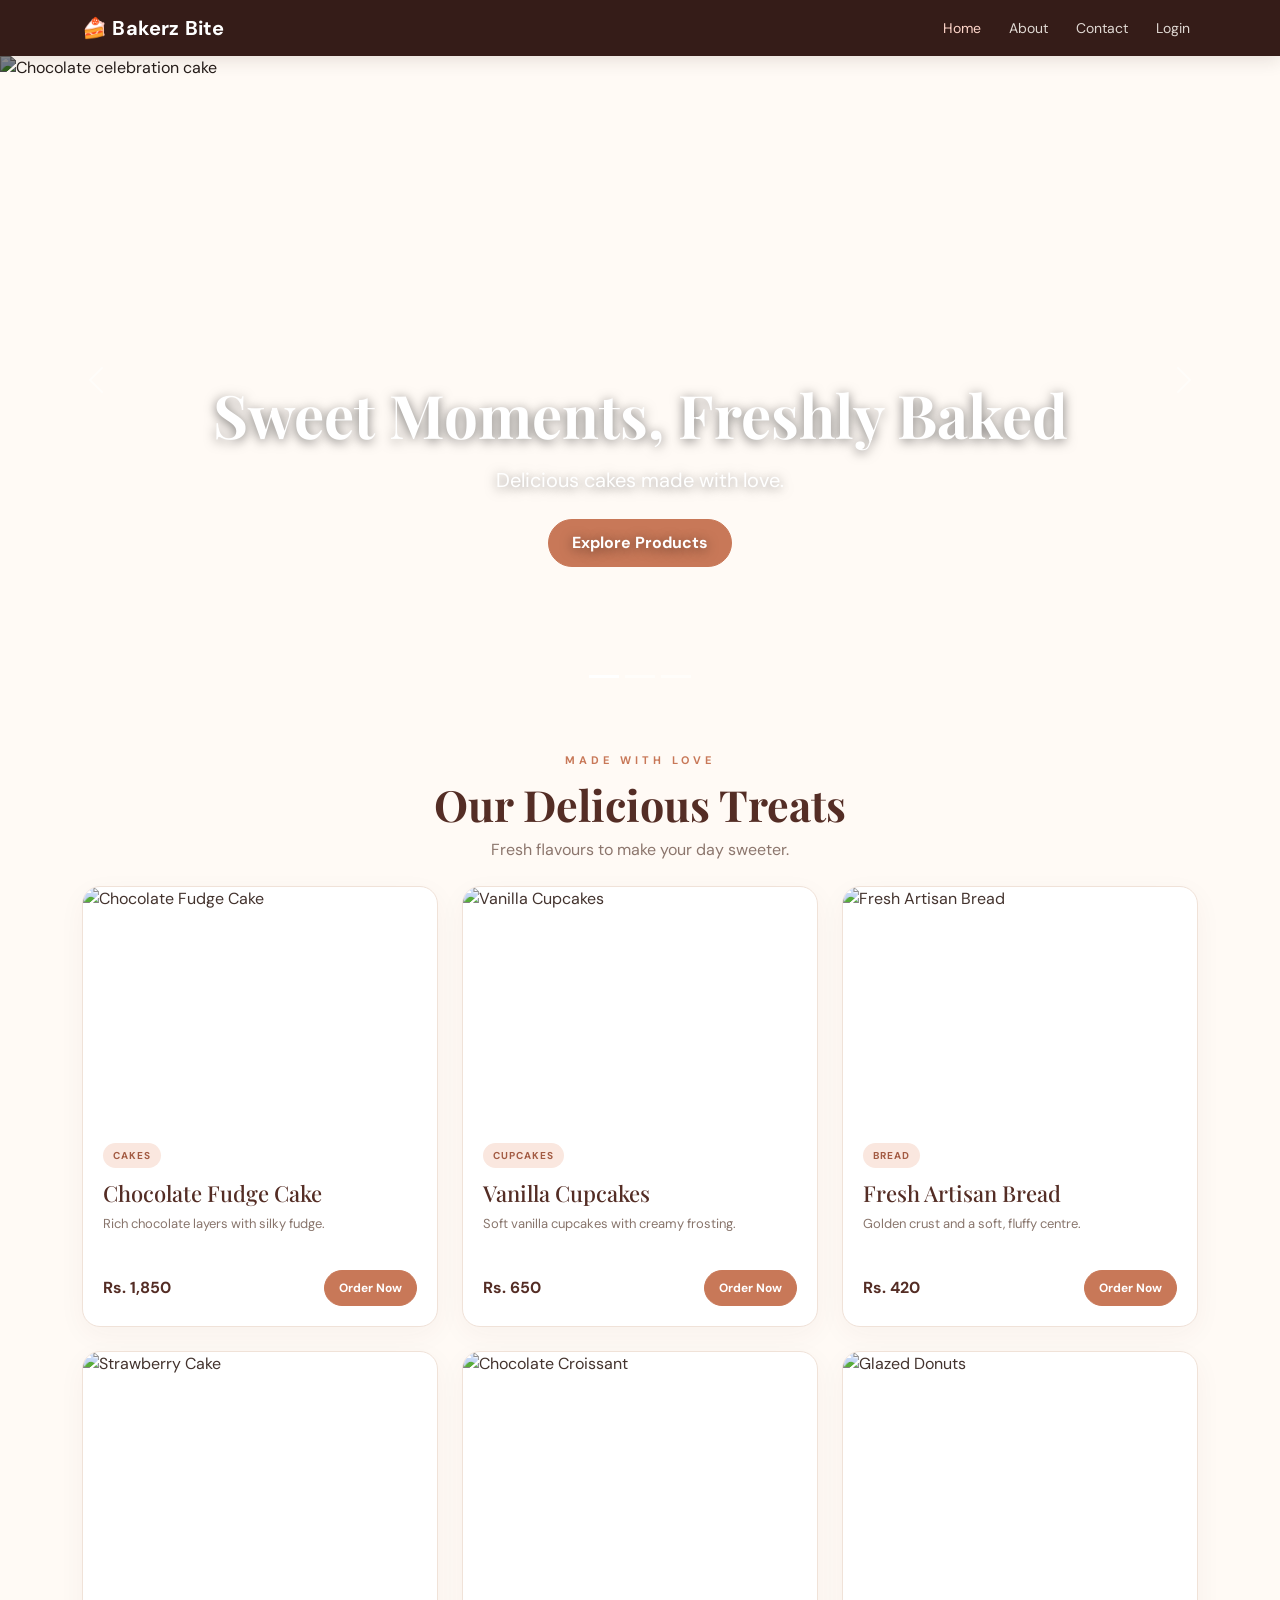
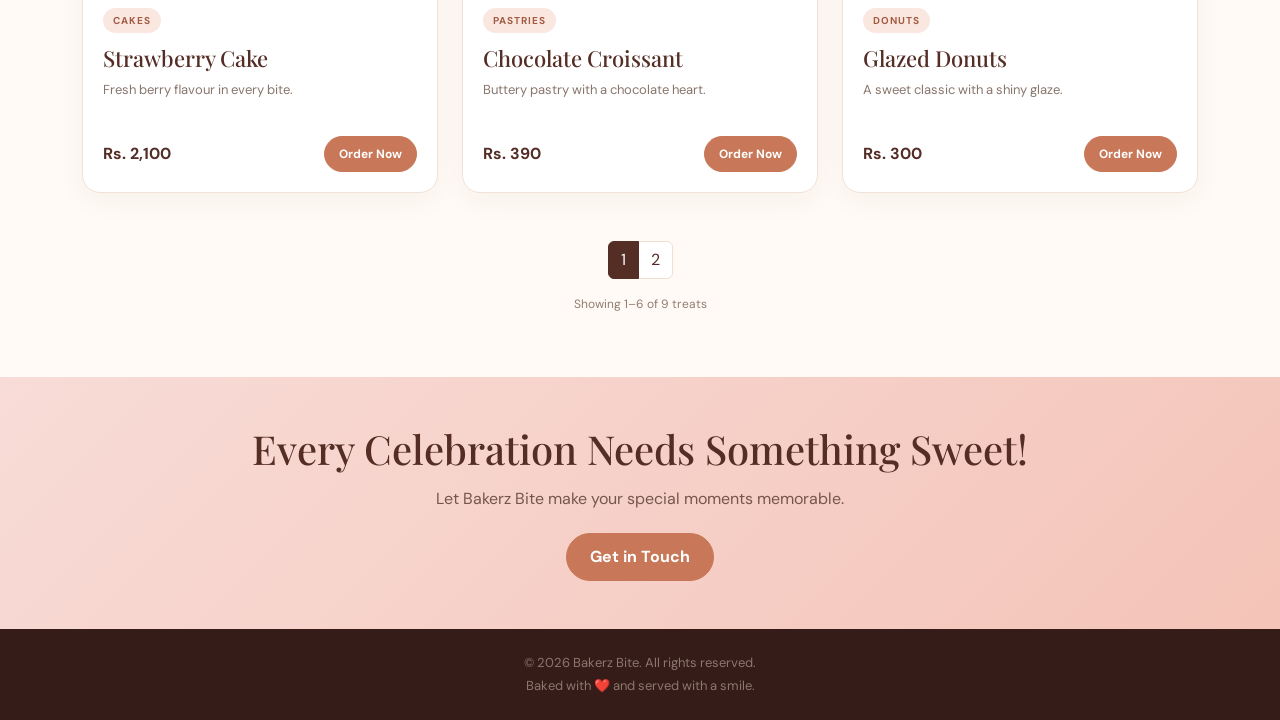
==== commit eb9a372f: "Upload Bakerz Bites website" ====
--- a/index.html
+++ b/index.html
@@ -1,7 +1,3 @@
-<<<<<<< HEAD
-=======
-
->>>>>>> 4dbd5e5bab0fc244d3b84b5c835977741df3da07
 <!DOCTYPE html>
 <html lang="en">
 <head>
@@ -12,10 +8,6 @@
   <link rel="stylesheet" href="style.css">
 </head>
 <body>
-<<<<<<< HEAD
-=======
-
->>>>>>> 4dbd5e5bab0fc244d3b84b5c835977741df3da07
 <nav class="navbar navbar-expand-lg navbar-dark bakery-nav sticky-top">
   <div class="container">
     <a class="navbar-brand fw-bold" href="index.html">🍰 Bakerz Bite</a>
@@ -23,35 +15,22 @@
       <span class="navbar-toggler-icon"></span>
     </button>
     <div class="collapse navbar-collapse" id="navMenu">
-<<<<<<< HEAD
       <ul class="navbar-nav ms-auto align-items-lg-center">
         <li class="nav-item"><a class="nav-link active" href="index.html">Home</a></li>
         <li class="nav-item"><a class="nav-link" href="about.html">About</a></li>
         <li class="nav-item"><a class="nav-link" href="contact.html">Contact</a></li>
         <li class="nav-item"><a class="nav-link" href="login.html" id="authNavLink">Login</a></li>
-=======
-      <ul class="navbar-nav ms-auto">
-        <li class="nav-item"><a class="nav-link active" href="index.html">Home</a></li>
-        <li class="nav-item"><a class="nav-link" href="about.html">About</a></li>
-        <li class="nav-item"><a class="nav-link" href="contact.html">Contact</a></li>
-        <li class="nav-item"><a class="nav-link" href="login.html">Login</a></li>
->>>>>>> 4dbd5e5bab0fc244d3b84b5c835977741df3da07
       </ul>
     </div>
   </div>
 </nav>
 
-<<<<<<< HEAD
-=======
-<!-- Hero Slider -->
->>>>>>> 4dbd5e5bab0fc244d3b84b5c835977741df3da07
 <div id="bakerySlider" class="carousel slide" data-bs-ride="carousel">
   <div class="carousel-indicators">
     <button type="button" data-bs-target="#bakerySlider" data-bs-slide-to="0" class="active" aria-label="Slide 1"></button>
     <button type="button" data-bs-target="#bakerySlider" data-bs-slide-to="1" aria-label="Slide 2"></button>
     <button type="button" data-bs-target="#bakerySlider" data-bs-slide-to="2" aria-label="Slide 3"></button>
   </div>
-<<<<<<< HEAD
   <div class="carousel-inner">
     <div class="carousel-item active">
       <img src="https://images.unsplash.com/photo-1578985545062-69928b1d9587?auto=format&fit=crop&w=1600&q=85" class="d-block w-100 slider-img" alt="Chocolate celebration cake">
@@ -68,42 +47,6 @@
   </div>
   <button class="carousel-control-prev" type="button" data-bs-target="#bakerySlider" data-bs-slide="prev" aria-label="Previous slide"><span class="carousel-control-prev-icon"></span></button>
   <button class="carousel-control-next" type="button" data-bs-target="#bakerySlider" data-bs-slide="next" aria-label="Next slide"><span class="carousel-control-next-icon"></span></button>
-=======
-
-  <div class="carousel-inner">
-    <div class="carousel-item active">
-      <img src="https://images.unsplash.com/photo-1578985545062-69928b1d9587?auto=format&fit=crop&w=1600&q=85" class="d-block w-100 slider-img" alt="Chocolate celebration cake">
-      <div class="carousel-caption">
-        <h1>Sweet Moments, Freshly Baked</h1>
-        <p>Delicious cakes made with love.</p>
-        <a href="#products" class="btn btn-bakery">Explore Products</a>
-      </div>
-    </div>
-    <div class="carousel-item">
-      <img src="https://images.unsplash.com/photo-1486427944299-d1955d23e34d?auto=format&fit=crop&w=1600&q=85" class="d-block w-100 slider-img" alt="Freshly baked cupcakes">
-      <div class="carousel-caption">
-        <h1>A Little Bite of Happiness</h1>
-        <p>Beautiful cupcakes for every occasion.</p>
-        <a href="#products" class="btn btn-bakery">Shop Treats</a>
-      </div>
-    </div>
-    <div class="carousel-item">
-      <img src="https://images.unsplash.com/photo-1509440159596-0249088772ff?auto=format&fit=crop&w=1600&q=85" class="d-block w-100 slider-img" alt="Fresh bakery bread">
-      <div class="carousel-caption">
-        <h1>Fresh from Our Oven</h1>
-        <p>Discover your new favourite bakery treats.</p>
-        <a href="contact.html" class="btn btn-bakery">Contact Us</a>
-      </div>
-    </div>
-  </div>
-
-  <button class="carousel-control-prev" type="button" data-bs-target="#bakerySlider" data-bs-slide="prev" aria-label="Previous slide">
-    <span class="carousel-control-prev-icon"></span>
-  </button>
-  <button class="carousel-control-next" type="button" data-bs-target="#bakerySlider" data-bs-slide="next" aria-label="Next slide">
-    <span class="carousel-control-next-icon"></span>
-  </button>
->>>>>>> 4dbd5e5bab0fc244d3b84b5c835977741df3da07
 </div>
 
 <section class="container py-5" id="products">
@@ -112,7 +55,6 @@
     <h2 class="section-title">Our Delicious Treats</h2>
     <p>Fresh flavours to make your day sweeter.</p>
   </div>
-<<<<<<< HEAD
   <div class="row g-4" id="productList"></div>
   <nav class="mt-5" aria-label="Product pages"><ul class="pagination justify-content-center" id="pagination"></ul></nav>
   <p class="page-info text-center" id="pageInfo"></p>
@@ -121,48 +63,10 @@
 <section class="special-section py-5 text-center">
   <div class="container"><h2>Every Celebration Needs Something Sweet!</h2><p>Let Bakerz Bite make your special moments memorable.</p><a href="contact.html" class="btn btn-bakery">Get in Touch</a></div>
 </section>
-=======
-
-  <div class="row g-4" id="productList"></div>
-  <nav class="mt-5" aria-label="Product pages">
-    <ul class="pagination justify-content-center" id="pagination"></ul>
-  </nav>
-</section>
-
-<section class="special-section py-5 text-center">
-  <div class="container">
-    <h2>Every Celebration Needs Something Sweet!</h2>
-    <p>Let Bakerz Bite make your special moments memorable.</p>
-    <a href="contact.html" class="btn btn-bakery">Get in Touch</a>
-  </div>
-</section>
-
->>>>>>> 4dbd5e5bab0fc244d3b84b5c835977741df3da07
 <footer class="footer text-center py-4">
   <p class="mb-1">© 2026 Bakerz Bite. All rights reserved.</p>
   <p class="mb-0">Baked with ❤️ and served with a smile.</p>
 </footer>
-<<<<<<< HEAD
-=======
-
-
-<section class="products-section" id="products">
-  <div class="products-heading">
-    <span>BAKERZ BITE SPECIAL</span>
-    <h2>Our Delicious Bakery</h2>
-    <p>Freshly baked happiness in every bite.</p>
-  </div>
-
-  <div id="productsGrid" class="products-grid"></div>
-
-  <div class="pagination" id="pagination"></div>
-
-  <p id="pageInfo" class="page-info"></p>
-</section>
-
-
-
->>>>>>> 4dbd5e5bab0fc244d3b84b5c835977741df3da07
 <script src="https://cdn.jsdelivr.net/npm/bootstrap@5.3.3/dist/js/bootstrap.bundle.min.js"></script>
 <script src="app.js"></script>
 </body>
--- a/style.css
+++ b/style.css
@@ -1,424 +1,276 @@
-<<<<<<< HEAD
 @import url('https://fonts.googleapis.com/css2?family=DM+Sans:wght@400;500;600;700&family=Playfair+Display:wght@600;700&display=swap');
-:root{--brown:#542d25;--brown-dark:#351c18;--pink:#f7d9d5;--cream:#fffaf5;--accent:#c87858;--text:#43332e}
-*{box-sizing:border-box}html{scroll-behavior:smooth}body{font-family:'DM Sans',Arial,sans-serif;color:var(--text);background:var(--cream)}.bakery-nav{background:var(--brown-dark);box-shadow:0 4px 18px #351c1820}.navbar-brand{letter-spacing:.2px}.navbar-nav .nav-link{margin-left:12px;color:#fffaf5d9!important;font-size:14px}.navbar-nav .nav-link:hover,.navbar-nav .nav-link.active{color:#ffd6ca!important}.slider-img{height:min(72vh,650px);min-height:420px;object-fit:cover;filter:brightness(.55)}.carousel-caption{bottom:18%;text-shadow:0 2px 12px #0008}.carousel-caption h1{font-family:'Playfair Display',Georgia,serif;font-size:clamp(32px,5vw,60px);font-weight:700}.carousel-caption p{font-size:clamp(15px,2vw,20px);margin:15px 0 24px}.btn-bakery{background:var(--accent);border:1px solid var(--accent);color:white;border-radius:30px;padding:11px 23px;font-weight:700;transition:.25s}.btn-bakery:hover{background:var(--brown);border-color:var(--brown);color:#fff;transform:translateY(-2px)}.eyebrow{color:var(--accent);letter-spacing:4px;font-size:11px;font-weight:700;margin-bottom:10px}.section-title,.products-heading h2{font-family:'Playfair Display',Georgia,serif;color:var(--brown);font-weight:700;font-size:clamp(30px,4vw,43px)}.text-center>p:not(.eyebrow){color:#8c766d}.product-card{overflow:hidden;border:1px solid #f0e2d8;border-radius:18px;background:#fff;box-shadow:0 8px 28px #542d250b;transition:transform .25s,box-shadow .25s}.product-card:hover{transform:translateY(-6px);box-shadow:0 16px 38px #542d251b}.product-card img{width:100%;height:235px;object-fit:cover;display:block}.product-content{padding:20px}.product-category{display:inline-block;background:#fae7df;color:#a35b43;border-radius:20px;padding:5px 10px;font-size:10px;text-transform:uppercase;letter-spacing:1px;font-weight:700}.product-content h3{font-family:'Playfair Display',Georgia,serif;color:var(--brown);font-size:22px;margin:12px 0 8px}.product-content p{font-size:13px;color:#88756c;min-height:40px}.product-bottom{display:flex;justify-content:space-between;align-items:center;gap:10px;margin-top:15px}.product-bottom strong{color:var(--brown);font-size:16px}.product-bottom .btn{padding:8px 14px;font-size:12px}.pagination .page-link{color:var(--brown);border-color:#f0dfd5;background:#fff}.pagination .page-item.active .page-link{background:var(--brown);border-color:var(--brown);color:#fff}.page-info{font-size:12px;color:#927d72}.special-section{background:linear-gradient(135deg,#f8dcd7,#f4c4b8)}.special-section h2{font-family:'Playfair Display',Georgia,serif;color:var(--brown);font-size:clamp(28px,4vw,40px)}.special-section p{color:#76564b;margin:14px 0 22px}.footer{background:var(--brown-dark);color:#fff3e8;font-size:13px}.simple-hero{background:linear-gradient(135deg,#f8dcd7,#fff3e9);padding:85px 0;text-align:center}.simple-hero h1{font:700 clamp(36px,5vw,54px) 'Playfair Display',Georgia,serif;color:var(--brown)}.simple-hero p{max-width:650px;margin:15px auto;color:#806b61}.info-card{background:white;border:1px solid #f0e2d8;border-radius:18px;padding:28px;height:100%;box-shadow:0 8px 25px #542d2508}.info-card h2{font:700 24px 'Playfair Display',Georgia,serif;color:var(--brown)}.contact-form input,.contact-form textarea{width:100%;padding:13px 15px;margin-bottom:14px;border:1px solid #e8d9cf;border-radius:10px;font:14px 'DM Sans',sans-serif}.contact-form input:focus,.contact-form textarea:focus{outline:2px solid #c8785840;border-color:var(--accent)}@media(max-width:576px){.slider-img{min-height:420px;height:60vh}.carousel-caption{bottom:15%}.carousel-caption h1{font-size:32px}.product-card img{height:210px}}
-=======
+
 :root {
   --brown: #542d25;
   --brown-dark: #351c18;
   --pink: #f7d9d5;
   --cream: #fffaf5;
   --accent: #c87858;
-  --text: #43332e;
+  --text: #43332e
 }
 
 * {
-  box-sizing: border-box;
+  box-sizing: border-box
+}
+
+html {
+  scroll-behavior: smooth
 }
 
 body {
-  margin: 0;
-  font-family: Arial, Helvetica, sans-serif;
+  font-family: 'DM Sans', Arial, sans-serif;
   color: var(--text);
-  background: var(--cream);
-  line-height: 1.7;
+  background: var(--cream)
 }
 
 .bakery-nav {
-  background: var(--brown);
+  background: var(--brown-dark);
+  box-shadow: 0 4px 18px #351c1820
 }
 
 .navbar-brand {
-  font-size: 1.5rem;
-  letter-spacing: .3px;
-}
-
-.navbar .nav-link {
-  margin-left: 10px;
-  transition: color .2s;
-}
-
-.navbar .nav-link:hover,
-.navbar .nav-link.active {
-  color: #ffd8b8;
+  letter-spacing: .2px
+}
+
+.navbar-nav .nav-link {
+  margin-left: 12px;
+  color: #fffaf5d9 !important;
+  font-size: 14px
+}
+
+.navbar-nav .nav-link:hover,
+.navbar-nav .nav-link.active {
+  color: #ffd6ca !important
 }
 
 .slider-img {
-  height: 540px;
+  height: min(72vh, 650px);
+  min-height: 420px;
   object-fit: cover;
-  filter: brightness(.58);
+  filter: brightness(.55)
 }
 
 .carousel-caption {
-  bottom: 24%;
+  bottom: 18%;
+  text-shadow: 0 2px 12px #0008
 }
 
 .carousel-caption h1 {
-  font-size: clamp(2rem, 5vw, 3.6rem);
-  font-weight: 800;
+  font-family: 'Playfair Display', Georgia, serif;
+  font-size: clamp(32px, 5vw, 60px);
+  font-weight: 700
 }
 
 .carousel-caption p {
-  font-size: 1.1rem;
+  font-size: clamp(15px, 2vw, 20px);
+  margin: 15px 0 24px
 }
 
 .btn-bakery {
   background: var(--accent);
   border: 1px solid var(--accent);
   color: white;
-  padding: 11px 24px;
   border-radius: 30px;
-  transition: .2s ease;
+  padding: 11px 23px;
+  font-weight: 700;
+  transition: .25s
 }
 
 .btn-bakery:hover {
   background: var(--brown);
   border-color: var(--brown);
-  color: white;
-  transform: translateY(-2px);
-}
-
-.section-title {
-  color: var(--brown);
-  font-weight: 800;
+  color: #fff;
+  transform: translateY(-2px)
 }
 
 .eyebrow {
   color: var(--accent);
+  letter-spacing: 4px;
+  font-size: 11px;
   font-weight: 700;
-  letter-spacing: 3px;
-  font-size: .8rem;
+  margin-bottom: 10px
+}
+
+.section-title,
+.products-heading h2 {
+  font-family: 'Playfair Display', Georgia, serif;
+  color: var(--brown);
+  font-weight: 700;
+  font-size: clamp(30px, 4vw, 43px)
+}
+
+.text-center>p:not(.eyebrow) {
+  color: #8c766d
 }
 
 .product-card {
-  height: 100%;
-  background: white;
-  border: 0;
-  border-radius: 16px;
   overflow: hidden;
-  box-shadow: 0 5px 20px #542d2510;
-  transition: transform .25s, box-shadow .25s;
+  border: 1px solid #f0e2d8;
+  border-radius: 18px;
+  background: #fff;
+  box-shadow: 0 8px 28px #542d250b;
+  transition: transform .25s, box-shadow .25s
 }
 
 .product-card:hover {
   transform: translateY(-6px);
-  box-shadow: 0 12px 28px #542d2520;
-}
-
-.product-img {
-  width: 100%;
-  height: 225px;
-  object-fit: cover;
-}
-
-.product-card .card-body {
-  padding: 22px;
-}
-
-.product-card h5 {
-  color: var(--brown);
-  font-weight: 700;
-}
-
-.product-price {
-  color: var(--accent);
-  font-size: 1.15rem;
-  font-weight: 800;
-}
-
-.pagination .page-link {
-  color: var(--brown);
-  border-color: #eadbd4;
-  margin: 0 3px;
-  border-radius: 8px;
-}
-
-.pagination .active .page-link {
-  background: var(--brown);
-  border-color: var(--brown);
-  color: white;
-}
-
-.special-section {
-  background: var(--pink);
-  color: var(--brown-dark);
-}
-
-.special-section h2 {
-  font-weight: 800;
-}
-
-.page-banner {
-  background: var(--pink);
-  padding: 65px 15px;
-  color: var(--brown);
-}
-
-.page-banner h1 {
-  font-size: clamp(2rem, 5vw, 3rem);
-  font-weight: 800;
-}
-
-.form-card,
-.login-card {
-  background: white;
-  border-radius: 18px;
-  padding: 32px;
-  box-shadow: 0 8px 35px #542d2512;
-}
-
-.form-control {
-  padding: 12px 14px;
-  border-color: #e4d5cf;
-}
-
-.form-control:focus {
-  border-color: var(--accent);
-  box-shadow: 0 0 0 .2rem #c8785825;
-}
-
-.contact-detail {
-  padding: 15px 0;
-  border-bottom: 1px solid #eadbd4;
-}
-
-.contact-detail h5 {
-  color: var(--brown);
-  font-weight: 700;
-}
-
-.login-section {
-  min-height: 75vh;
-  display: flex;
-  align-items: center;
-  padding: 55px 0;
-  background: linear-gradient(135deg, #fffaf5, #f7d9d5);
-}
-
-.login-card {
-  max-width: 460px;
-  width: 100%;
-}
-
-.login-icon {
-  font-size: 3rem;
-}
-
-.footer {
-  background: var(--brown-dark);
-  color: #fff3ec;
-}
-
-a {
-  color: var(--accent);
-}
-
-@media (max-width: 767px) {
-  .slider-img {
-    height: 390px;
-  }
-
-  .carousel-caption {
-    bottom: 16%;
-  }
-
-  .carousel-caption p {
-    font-size: .95rem;
-  }
-
-  .carousel-caption h1 {
-    font-size: 2rem;
-  }
-
-  .product-img {
-    height: 210px;
-  }
-
-  .form-card,
-  .login-card {
-    padding: 23px;
-  }
-}
-
-@media (max-width: 400px) {
-  .carousel-caption h1 {
-    font-size: 1.6rem;
-  }
-
-  .slider-img {
-    height: 340px;
-  }
-}
- 
-.products-section {
-  padding: 60px 5%;
-  background: #fff9f2;
-  font-family: Arial, sans-serif;
-}
-
-.products-heading {
-  text-align: center;
-  margin-bottom: 35px;
-}
-
-.products-heading span {
-  color: #c78352;
-  letter-spacing: 3px;
-  font-size: 12px;
-  font-weight: bold;
-}
-
-.products-heading h2 {
-  font-size: 38px;
-  color: #48251d;
-  margin: 12px 0;
-}
-
-.products-heading p {
-  color: #927d72;
-}
-
-.products-grid {
-  display: grid;
-  grid-template-columns: repeat(4, minmax(0, 1fr));
-  gap: 22px;
-  max-width: 1250px;
-  margin: auto;
-}
-
-.product-card {
-  background: white;
-  border-radius: 17px;
-  overflow: hidden;
-  border: 1px solid #f0e3d7;
-  box-shadow: 0 5px 18px #48251d10;
-  transition: .3s;
-  animation: fadeIn .35s ease;
-}
-
-.product-card:hover {
-  transform: translateY(-6px);
-  box-shadow: 0 12px 25px #48251d20;
+  box-shadow: 0 16px 38px #542d251b
 }
 
 .product-card img {
   width: 100%;
-  height: 210px;
+  height: 235px;
   object-fit: cover;
-  display: block;
-  background: #f4e4d5;
-}
-
-.product-details {
-  padding: 16px;
-}
-
-.product-details .category {
-  color: #bd7950;
-  font-size: 11px;
+  display: block
+}
+
+.product-content {
+  padding: 20px
+}
+
+.product-category {
+  display: inline-block;
+  background: #fae7df;
+  color: #a35b43;
+  border-radius: 20px;
+  padding: 5px 10px;
+  font-size: 10px;
   text-transform: uppercase;
   letter-spacing: 1px;
-}
-
-.product-details h3 {
-  margin: 9px 0;
-  color: #48251d;
-  font-size: 17px;
-}
-
-.product-details p {
-  font-size: 12px;
-  color: #8c7b71;
-  line-height: 1.6;
-  min-height: 38px;
+  font-weight: 700
+}
+
+.product-content h3 {
+  font-family: 'Playfair Display', Georgia, serif;
+  color: var(--brown);
+  font-size: 22px;
+  margin: 12px 0 8px
+}
+
+.product-content p {
+  font-size: 13px;
+  color: #88756c;
+  min-height: 40px
 }
 
 .product-bottom {
   display: flex;
   justify-content: space-between;
   align-items: center;
-  gap: 8px;
-  margin-top: 16px;
-}
-
-.price {
-  color: #48251d;
-  font-weight: bold;
-}
-
-.add-btn {
-  background: #48251d;
-  color: white;
-  border: 0;
-  padding: 10px 13px;
-  border-radius: 8px;
-  cursor: pointer;
-}
-
-.add-btn:hover {
-  background: #c78352;
-}
-
-.pagination {
-  display: flex;
-  justify-content: center;
-  align-items: center;
-  flex-wrap: wrap;
-  gap: 9px;
-  margin-top: 38px;
-}
-
-.page-btn {
-  min-width: 42px;
-  height: 42px;
-  padding: 0 12px;
-  border: 1px solid #e4d4c7;
+  gap: 10px;
+  margin-top: 15px
+}
+
+.product-bottom strong {
+  color: var(--brown);
+  font-size: 16px
+}
+
+.product-bottom .btn {
+  padding: 8px 14px;
+  font-size: 12px
+}
+
+.pagination .page-link {
+  color: var(--brown);
+  border-color: #f0dfd5;
+  background: #fff
+}
+
+.pagination .page-item.active .page-link {
+  background: var(--brown);
+  border-color: var(--brown);
+  color: #fff
+}
+
+.page-info {
+  font-size: 12px;
+  color: #927d72
+}
+
+.special-section {
+  background: linear-gradient(135deg, #f8dcd7, #f4c4b8)
+}
+
+.special-section h2 {
+  font-family: 'Playfair Display', Georgia, serif;
+  color: var(--brown);
+  font-size: clamp(28px, 4vw, 40px)
+}
+
+.special-section p {
+  color: #76564b;
+  margin: 14px 0 22px
+}
+
+.footer {
+  background: var(--brown-dark);
+  color: #fff3e8;
+  font-size: 13px
+}
+
+.simple-hero {
+  background: linear-gradient(135deg, #f8dcd7, #fff3e9);
+  padding: 85px 0;
+  text-align: center
+}
+
+.simple-hero h1 {
+  font: 700 clamp(36px, 5vw, 54px) 'Playfair Display', Georgia, serif;
+  color: var(--brown)
+}
+
+.simple-hero p {
+  max-width: 650px;
+  margin: 15px auto;
+  color: #806b61
+}
+
+.info-card {
   background: white;
-  color: #48251d;
-  border-radius: 9px;
-  cursor: pointer;
-  font-weight: bold;
-}
-
-.page-btn:hover:not(:disabled),
-.page-btn.active {
-  background: #48251d;
-  color: white;
-}
-
-.page-btn:disabled {
-  opacity: .35;
-  cursor: not-allowed;
-}
-
-.page-info {
-  text-align: center;
-  margin-top: 16px;
-  color: #927d72;
-  font-size: 12px;
-}
-
-@keyframes fadeIn {
-  from { opacity: 0; transform: translateY(10px); }
-  to { opacity: 1; transform: translateY(0); }
-}
-
-@media(max-width: 900px) {
-  .products-grid {
-    grid-template-columns: repeat(2, minmax(0, 1fr));
-  }
-}
-
-@media(max-width: 480px) {
-  .products-section { padding: 35px 12px; }
-  .products-heading h2 { font-size: 28px; }
-  .products-grid { gap: 12px; }
-  .product-card img { height: 145px; }
-  .product-details { padding: 11px; }
-  .product-details h3 { font-size: 14px; }
-  .product-details p { font-size: 11px; }
-  .product-bottom { flex-wrap: wrap; }
-  .price { font-size: 13px; }
-  .add-btn { padding: 8px; font-size: 11px; }
-}
->>>>>>> 4dbd5e5bab0fc244d3b84b5c835977741df3da07
+  border: 1px solid #f0e2d8;
+  border-radius: 18px;
+  padding: 28px;
+  height: 100%;
+  box-shadow: 0 8px 25px #542d2508
+}
+
+.info-card h2 {
+  font: 700 24px 'Playfair Display', Georgia, serif;
+  color: var(--brown)
+}
+
+.contact-form input,
+.contact-form textarea {
+  width: 100%;
+  padding: 13px 15px;
+  margin-bottom: 14px;
+  border: 1px solid #e8d9cf;
+  border-radius: 10px;
+  font: 14px 'DM Sans', sans-serif
+}
+
+.contact-form input:focus,
+.contact-form textarea:focus {
+  outline: 2px solid #c8785840;
+  border-color: var(--accent)
+}
+
+@media(max-width:576px) {
+  .slider-img {
+    min-height: 420px;
+    height: 60vh
+  }
+
+  .carousel-caption {
+    bottom: 15%
+  }
+
+  .carousel-caption h1 {
+    font-size: 32px
+  }
+
+  .product-card img {
+    height: 210px
+  }
+}
